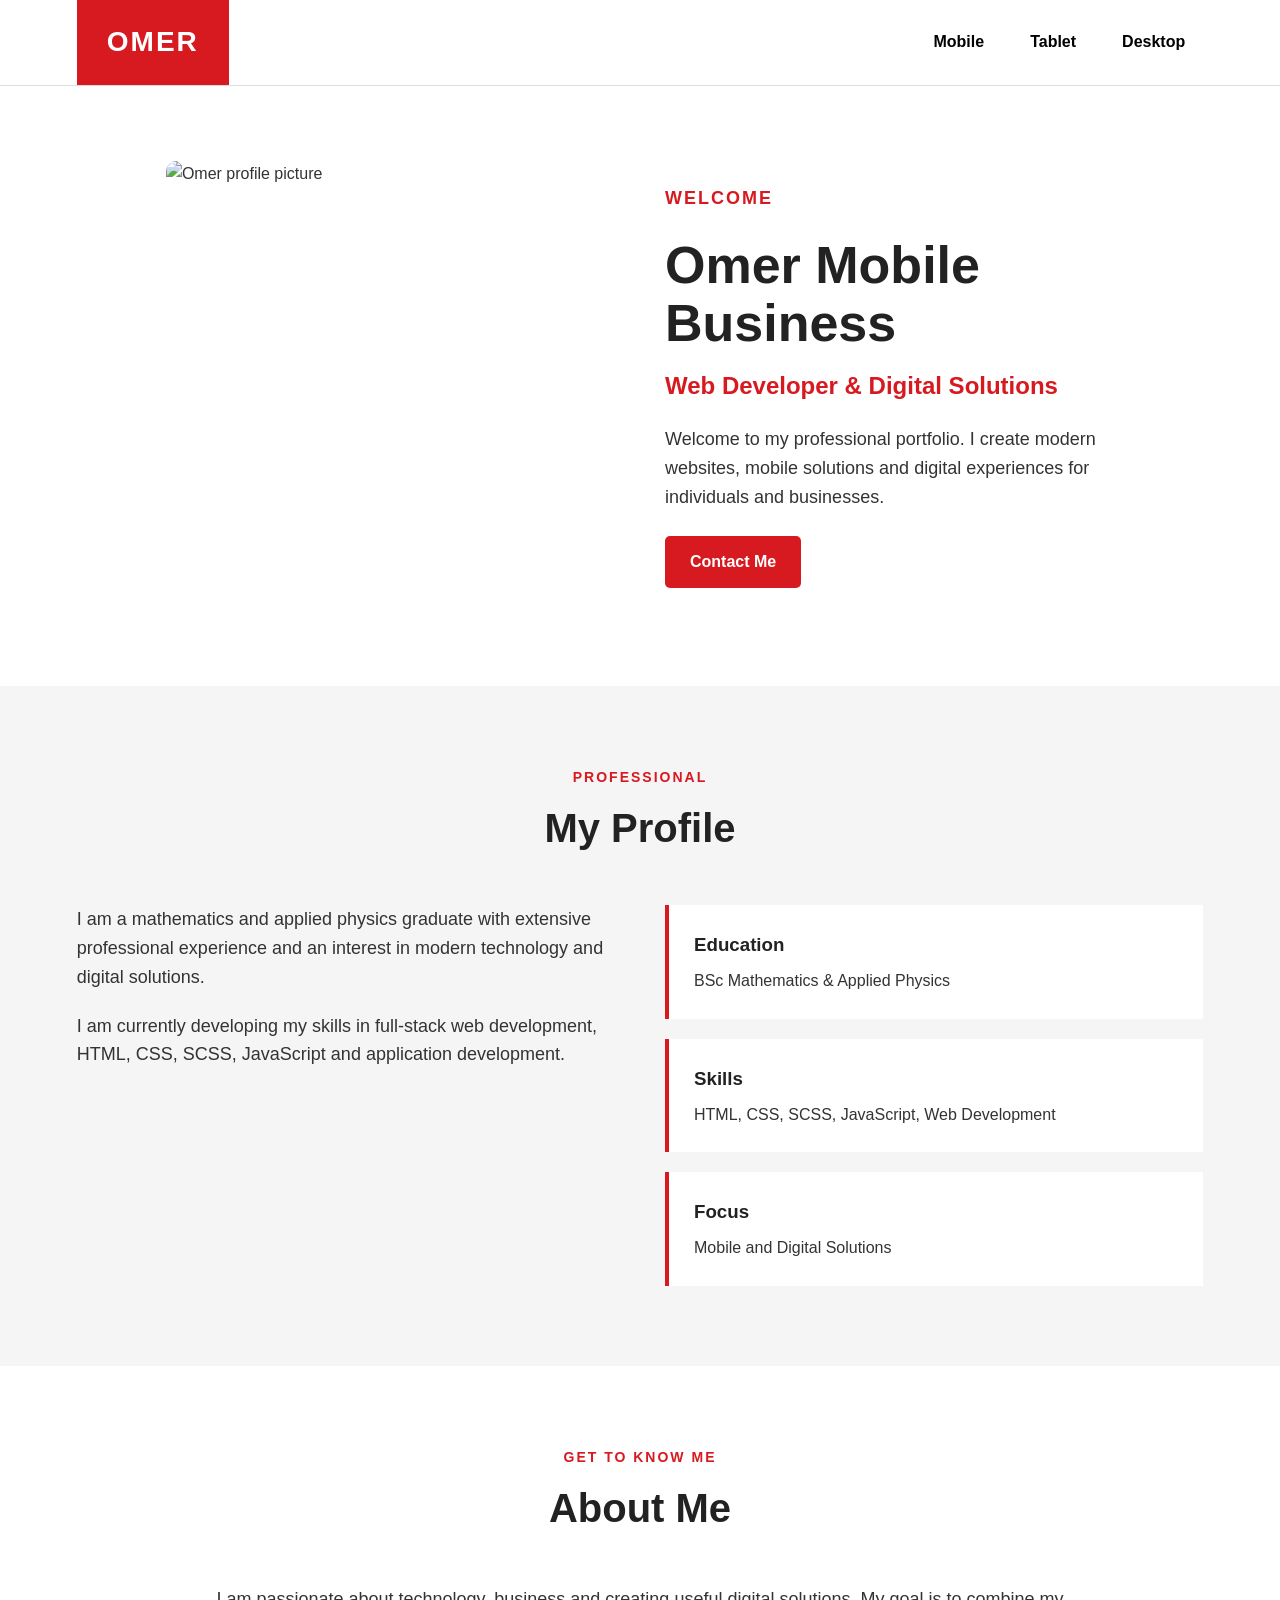
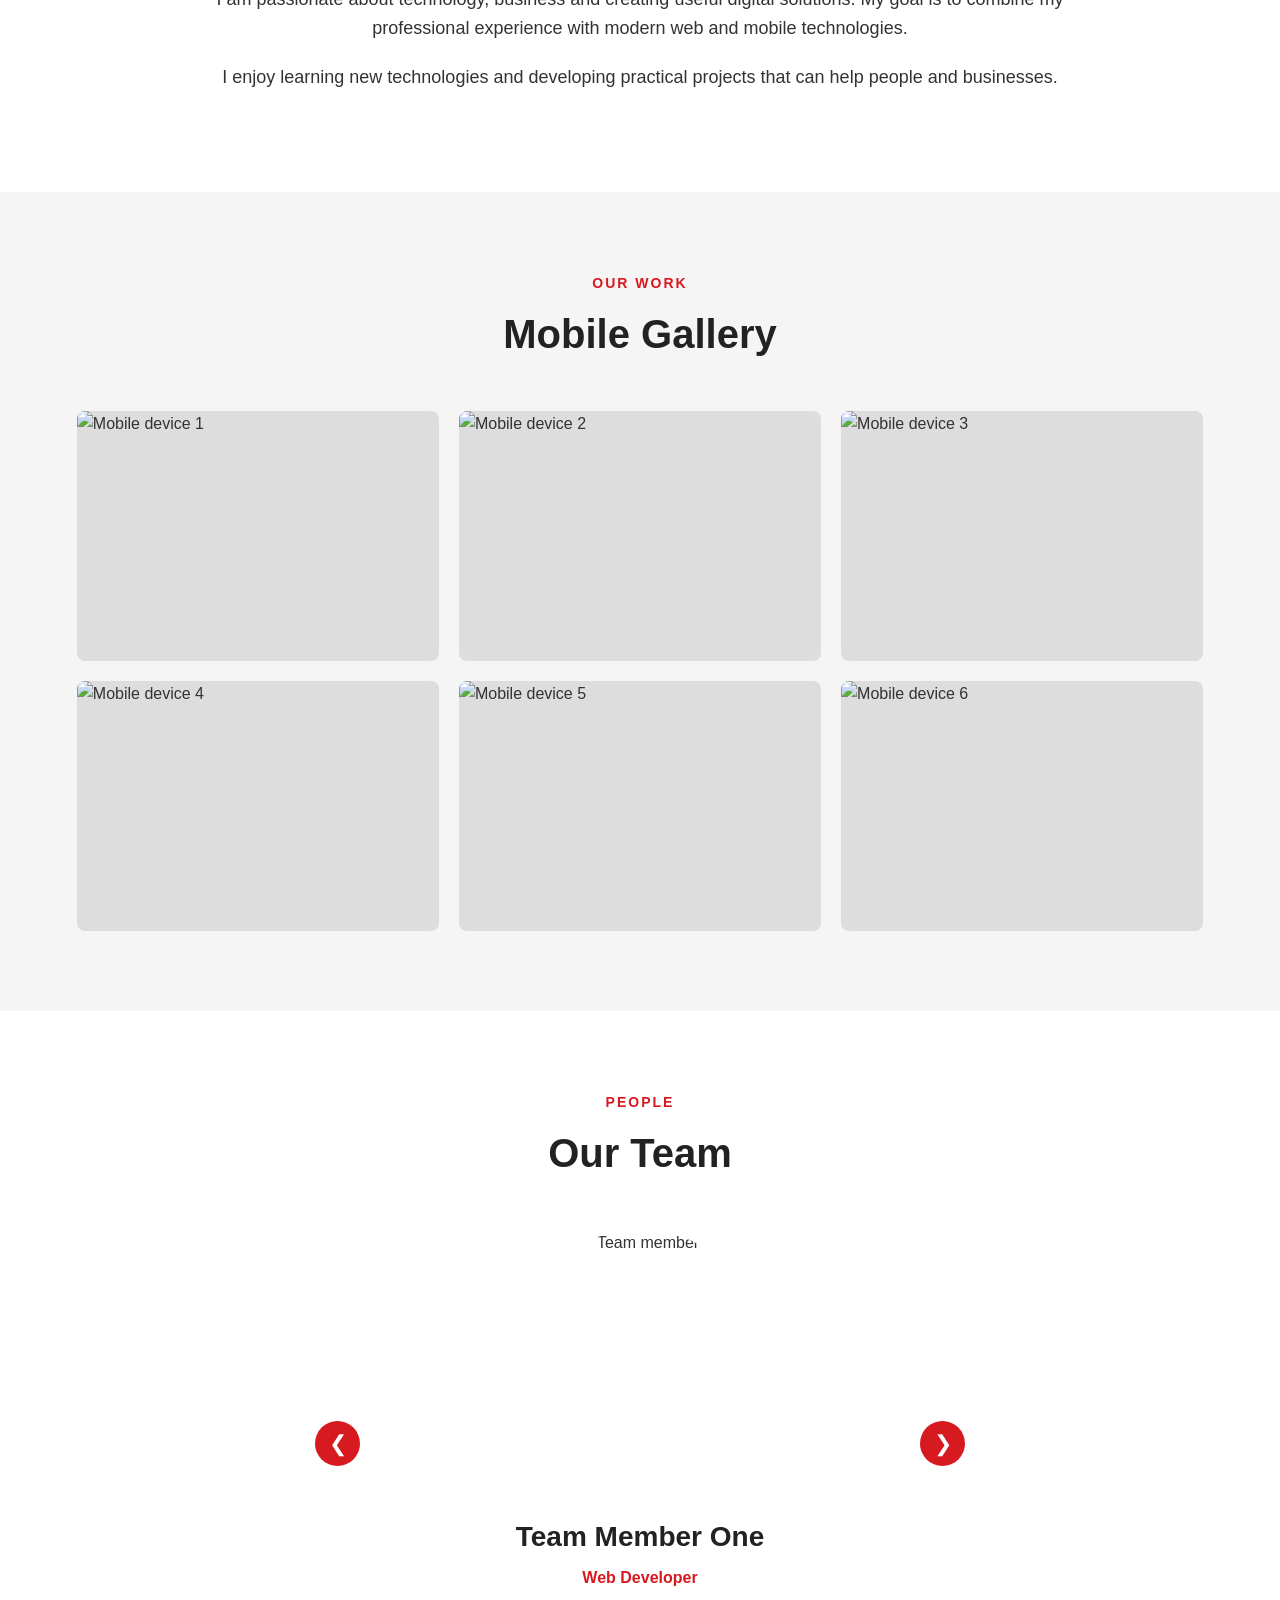
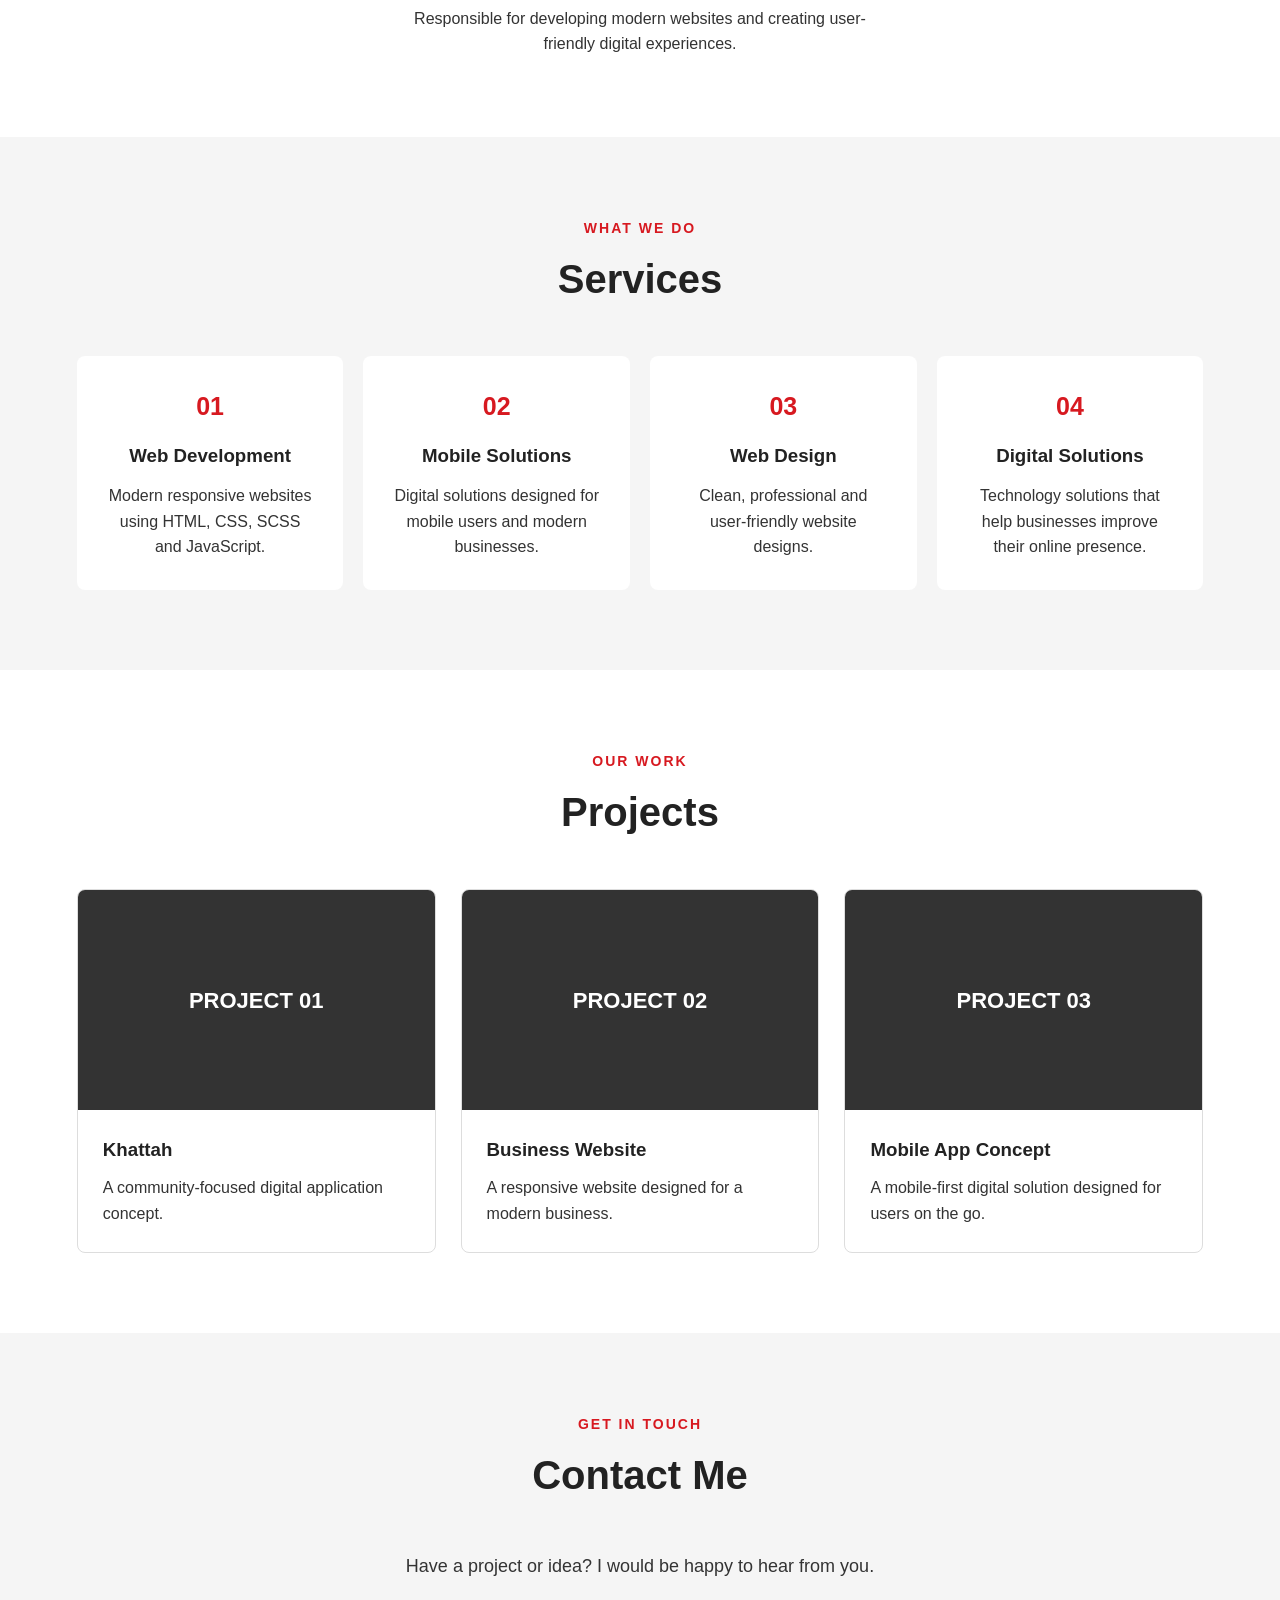
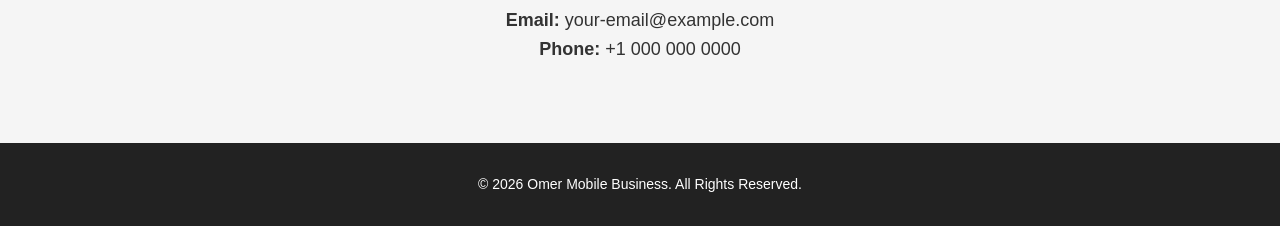
==== index.html @ f1d4afe9 "Updated responsive layout and header colors" ====
<!DOCTYPE html>
<html lang="en">

<head>
    <meta charset="UTF-8">

    <meta name="viewport"
          content="width=device-width, initial-scale=1.0">

    <title>Omer Mobile Business</title>

    <link rel="stylesheet" href="css/style.css">
</head>

<body>

    <header class="site-header">

        <div class="logo">
            OMER
        </div>

        <nav class="view-navigation">

            <button id="mobileView">
                Mobile
            </button>

            <button id="tabletView">
                Tablet
            </button>

            <button id="desktopView">
                Desktop
            </button>

        </nav>

    </header>
    <!-- ================= MAIN ================= -->

    <main>

        <!-- ===== INTRODUCTION ===== -->

        <section class="intro">

            <div class="intro-image">

                <img src="images/profile.jpg"
                     alt="Omer profile picture">

            </div>


            <div class="intro-profile">

                <p class="small-title">
                    WELCOME
                </p>

                <h1>
                    Omer Mobile Business
                </h1>

                <h2>
                    Web Developer & Digital Solutions
                </h2>

                <p>
                    Welcome to my professional portfolio.
                    I create modern websites, mobile solutions
                    and digital experiences for individuals
                    and businesses.
                </p>

                <a href="#contact" class="main-button">
                    Contact Me
                </a>

            </div>

        </section>


        <!-- ===== MY PROFILE ===== -->

        <section class="profile section">

            <div class="section-heading">

                <p class="small-title">
                    PROFESSIONAL
                </p>

                <h2>
                    My Profile
                </h2>

            </div>

            <div class="profile-content">

                <div class="profile-text">

                    <p>
                        I am a mathematics and applied physics
                        graduate with extensive professional
                        experience and an interest in modern
                        technology and digital solutions.
                    </p>

                    <p>
                        I am currently developing my skills in
                        full-stack web development, HTML, CSS,
                        SCSS, JavaScript and application
                        development.
                    </p>

                </div>


                <div class="profile-details">

                    <div class="detail">
                        <h3>Education</h3>
                        <p>
                            BSc Mathematics & Applied Physics
                        </p>
                    </div>

                    <div class="detail">
                        <h3>Skills</h3>
                        <p>
                            HTML, CSS, SCSS, JavaScript,
                            Web Development
                        </p>
                    </div>

                    <div class="detail">
                        <h3>Focus</h3>
                        <p>
                            Mobile and Digital Solutions
                        </p>
                    </div>

                </div>

            </div>

        </section>


        <!-- ===== ABOUT ME ===== -->

        <section class="about section">

            <div class="section-heading">

                <p class="small-title">
                    GET TO KNOW ME
                </p>

                <h2>
                    About Me
                </h2>

            </div>

            <div class="about-content">

                <p>
                    I am passionate about technology, business
                    and creating useful digital solutions.
                    My goal is to combine my professional
                    experience with modern web and mobile
                    technologies.
                </p>

                <p>
                    I enjoy learning new technologies and
                    developing practical projects that can
                    help people and businesses.
                </p>

            </div>

        </section>


        <!-- ===== MOBILE GALLERY ===== -->

        <section class="mobile-gallery section">

            <div class="section-heading">

                <p class="small-title">
                    OUR WORK
                </p>

                <h2>
                    Mobile Gallery
                </h2>

            </div>


            <div class="gallery-grid">

                <div class="gallery-item">
                    <img src="images/mobile1.jpg"
                         alt="Mobile device 1">
                </div>

                <div class="gallery-item">
                    <img src="images/mobile2.jpg"
                         alt="Mobile device 2">
                </div>

                <div class="gallery-item">
                    <img src="images/mobile3.jpg"
                         alt="Mobile device 3">
                </div>

                <div class="gallery-item">
                    <img src="images/mobile4.jpg"
                         alt="Mobile device 4">
                </div>

                <div class="gallery-item">
                    <img src="images/mobile5.jpg"
                         alt="Mobile device 5">
                </div>

                <div class="gallery-item">
                    <img src="images/mobile6.jpg"
                         alt="Mobile device 6">
                </div>

            </div>

        </section>


        <!-- ===== TEAM SLIDESHOW ===== -->

        <section class="team section">

            <div class="section-heading">

                <p class="small-title">
                    PEOPLE
                </p>

                <h2>
                    Our Team
                </h2>

            </div>


            <div class="team-slider">

                <button class="slider-button"
                        id="previousTeam">
                    &#10094;
                </button>


                <div class="team-member">

                    <img id="teamImage"
                         src="images/team1.jpg"
                         alt="Team member">

                    <h3 id="teamName">
                        Team Member One
                    </h3>

                    <h4 id="teamJob">
                        Web Developer
                    </h4>

                    <p id="teamDescription">
                        Responsible for developing modern
                        websites and creating user-friendly
                        digital experiences.
                    </p>

                </div>


                <button class="slider-button"
                        id="nextTeam">
                    &#10095;
                </button>

            </div>

        </section>


        <!-- ===== SERVICES ===== -->

        <section class="services section">

            <div class="section-heading">

                <p class="small-title">
                    WHAT WE DO
                </p>

                <h2>
                    Services
                </h2>

            </div>


            <div class="services-grid">

                <article class="service-card">

                    <div class="service-icon">
                        01
                    </div>

                    <h3>
                        Web Development
                    </h3>

                    <p>
                        Modern responsive websites using
                        HTML, CSS, SCSS and JavaScript.
                    </p>

                </article>


                <article class="service-card">

                    <div class="service-icon">
                        02
                    </div>

                    <h3>
                        Mobile Solutions
                    </h3>

                    <p>
                        Digital solutions designed for
                        mobile users and modern businesses.
                    </p>

                </article>


                <article class="service-card">

                    <div class="service-icon">
                        03
                    </div>

                    <h3>
                        Web Design
                    </h3>

                    <p>
                        Clean, professional and
                        user-friendly website designs.
                    </p>

                </article>


                <article class="service-card">

                    <div class="service-icon">
                        04
                    </div>

                    <h3>
                        Digital Solutions
                    </h3>

                    <p>
                        Technology solutions that help
                        businesses improve their online presence.
                    </p>

                </article>

            </div>

        </section>


        <!-- ===== PROJECTS ===== -->

        <section class="projects section">

            <div class="section-heading">

                <p class="small-title">
                    OUR WORK
                </p>

                <h2>
                    Projects
                </h2>

            </div>


            <div class="projects-grid">

                <article class="project-card">

                    <div class="project-image">
                        <span>
                            PROJECT 01
                        </span>
                    </div>

                    <div class="project-content">

                        <h3>
                            Khattah
                        </h3>

                        <p>
                            A community-focused digital
                            application concept.
                        </p>

                    </div>

                </article>


                <article class="project-card">

                    <div class="project-image">
                        <span>
                            PROJECT 02
                        </span>
                    </div>

                    <div class="project-content">

                        <h3>
                            Business Website
                        </h3>

                        <p>
                            A responsive website designed
                            for a modern business.
                        </p>

                    </div>

                </article>


                <article class="project-card">

                    <div class="project-image">
                        <span>
                            PROJECT 03
                        </span>
                    </div>

                    <div class="project-content">

                        <h3>
                            Mobile App Concept
                        </h3>

                        <p>
                            A mobile-first digital solution
                            designed for users on the go.
                        </p>

                    </div>

                </article>

            </div>

        </section>


        <!-- ===== CONTACT ===== -->

        <section class="contact section"
                 id="contact">

            <div class="section-heading">

                <p class="small-title">
                    GET IN TOUCH
                </p>

                <h2>
                    Contact Me
                </h2>

            </div>


            <div class="contact-content">

                <p>
                    Have a project or idea?
                    I would be happy to hear from you.
                </p>


                <div class="contact-details">

                    <p>
                        <strong>Email:</strong>
                        your-email@example.com
                    </p>

                    <p>
                        <strong>Phone:</strong>
                        +1 000 000 0000
                    </p>

                </div>

            </div>

        </section>

    </main>


    <!-- ================= FOOTER ================= -->

    <footer class="site-footer">

        <p>
            &copy; 2026 Omer Mobile Business.
            All Rights Reserved.
        </p>

    </footer>


   

    

</body>

</html>
---- css/style.css ----
* {
  margin: 0;
  padding: 0;
  box-sizing: border-box;
}

html {
  scroll-behavior: smooth;
}

body {
  font-family: Arial, Helvetica, sans-serif;
  color: #333333;
  background-color: #ffffff;
  line-height: 1.6;
  transition: 0.3s;
}

img {
  max-width: 100%;
  display: block;
}

a {
  text-decoration: none;
}

button {
  font-family: inherit;
}

.site-header {
  width: 100%;
  min-height: 80px;
  display: flex;
  align-items: center;
  justify-content: space-between;
  padding: 0 6%;
  background-color: #ffffff;
  border-bottom: 1px solid #dddddd;
}

.logo {
  background-color: #d71920;
  color: #ffffff;
  padding: 20px 30px;
  font-size: 28px;
  font-weight: 800;
  letter-spacing: 2px;
}

.view-navigation {
  display: flex;
  align-items: center;
  gap: 10px;
}

.view-navigation button {
  border: none;
  background-color: transparent;
  padding: 10px 18px;
  font-size: 16px;
  font-weight: 600;
  cursor: pointer;
  border-radius: 5px;
  transition: 0.3s;
}

.view-navigation button:hover {
  background-color: #d71920;
  color: #ffffff;
}

.view-navigation button.active {
  background-color: #d71920;
  color: #ffffff;
}

/* Tablet */
@media (max-width: 900px) {
  .site-header {
    padding: 0 4%;
  }
  .logo {
    padding: 18px 24px;
    font-size: 24px;
  }
  .view-navigation button {
    padding: 8px 12px;
    font-size: 14px;
  }
}
/* Mobile */
@media (max-width: 600px) {
  .site-header {
    flex-direction: column;
    padding: 0;
  }
  .logo {
    width: 100%;
    text-align: center;
    padding: 18px;
  }
  .view-navigation {
    width: 100%;
    justify-content: center;
    padding: 12px;
  }
  .view-navigation button {
    padding: 8px 10px;
    font-size: 13px;
  }
}
.site-footer {
  background-color: #222222;
  color: #ffffff;
  text-align: center;
  padding: 30px 20px;
  margin-top: 0;
}

.site-footer p {
  margin: 0;
  font-size: 14px;
}

.section {
  padding: 80px 6%;
}

.section-heading {
  max-width: 1200px;
  margin: 0 auto 45px;
  text-align: center;
}

.small-title {
  color: #d71920;
  font-size: 14px;
  font-weight: 700;
  letter-spacing: 2px;
  margin-bottom: 8px;
}

.section-heading h2 {
  font-size: 40px;
  color: #222222;
}

.intro {
  max-width: 1200px;
  min-height: 600px;
  margin: 0 auto;
  display: grid;
  grid-template-columns: 1fr 1fr;
  align-items: center;
  gap: 50px;
  padding: 70px 6%;
}

.intro-image {
  width: 100%;
  display: flex;
  justify-content: center;
}

.intro-image img {
  width: 400px;
  height: 450px;
  object-fit: cover;
  border-radius: 10px;
}

.intro-profile h1 {
  font-size: 52px;
  line-height: 1.1;
  color: #222222;
  margin-bottom: 15px;
}

.intro-profile h2 {
  font-size: 24px;
  color: #d71920;
  margin-bottom: 20px;
}

.intro-profile p {
  margin-bottom: 25px;
  font-size: 18px;
}

.main-button {
  display: inline-block;
  padding: 13px 25px;
  background-color: #d71920;
  color: #ffffff;
  border-radius: 5px;
  font-weight: 700;
  transition: 0.3s;
}

.main-button:hover {
  background-color: #222222;
}

.profile {
  background-color: #f5f5f5;
}

.profile-content {
  max-width: 1200px;
  margin: 0 auto;
  display: grid;
  grid-template-columns: 1fr 1fr;
  gap: 50px;
}

.profile-text p {
  margin-bottom: 20px;
  font-size: 18px;
}

.profile-details {
  display: grid;
  gap: 20px;
}

.detail {
  background-color: #ffffff;
  padding: 25px;
  border-left: 4px solid #d71920;
}

.detail h3 {
  margin-bottom: 8px;
  color: #222222;
}

.about-content {
  max-width: 900px;
  margin: auto;
  text-align: center;
  font-size: 18px;
}

.about-content p {
  margin-bottom: 20px;
}

.mobile-gallery {
  background-color: #f5f5f5;
}

.gallery-grid {
  max-width: 1200px;
  margin: auto;
  display: grid;
  grid-template-columns: repeat(3, 1fr);
  grid-template-rows: repeat(2, 250px);
  gap: 20px;
}

.gallery-item {
  overflow: hidden;
  border-radius: 8px;
  background-color: #dddddd;
}

.gallery-item img {
  width: 100%;
  height: 100%;
  object-fit: cover;
  transition: transform 0.4s;
}

.gallery-item:hover img {
  transform: scale(1.05);
}

.team {
  background-color: #ffffff;
}

.team-slider {
  max-width: 900px;
  margin: auto;
  display: flex;
  align-items: center;
  justify-content: center;
  gap: 30px;
}

.team-member {
  width: 500px;
  text-align: center;
}

.team-member img {
  width: 260px;
  height: 260px;
  object-fit: cover;
  border-radius: 50%;
  margin: 0 auto 25px;
}

.team-member h3 {
  font-size: 28px;
  color: #222222;
}

.team-member h4 {
  color: #d71920;
  margin: 5px 0 15px;
}

.slider-button {
  width: 45px;
  height: 45px;
  border: none;
  border-radius: 50%;
  background-color: #d71920;
  color: #ffffff;
  font-size: 22px;
  cursor: pointer;
}

.slider-button:hover {
  background-color: #222222;
}

.services {
  background-color: #f5f5f5;
}

.services-grid {
  max-width: 1200px;
  margin: auto;
  display: grid;
  grid-template-columns: repeat(4, 1fr);
  gap: 20px;
}

.service-card {
  background-color: #ffffff;
  padding: 30px;
  border-radius: 8px;
  text-align: center;
  transition: 0.3s;
}

.service-card:hover {
  transform: translateY(-5px);
  box-shadow: 0 10px 25px rgba(0, 0, 0, 0.1);
}

.service-icon {
  color: #d71920;
  font-size: 25px;
  font-weight: 800;
  margin-bottom: 15px;
}

.service-card h3 {
  margin-bottom: 12px;
  color: #222222;
}

.projects-grid {
  max-width: 1200px;
  margin: auto;
  display: grid;
  grid-template-columns: repeat(3, 1fr);
  gap: 25px;
}

.project-card {
  border: 1px solid #dddddd;
  border-radius: 8px;
  overflow: hidden;
  background-color: #ffffff;
}

.project-image {
  height: 220px;
  background-color: #333333;
  color: white;
  display: flex;
  align-items: center;
  justify-content: center;
  font-size: 22px;
  font-weight: bold;
}

.project-content {
  padding: 25px;
}

.project-content h3 {
  margin-bottom: 10px;
  color: #222222;
}

.contact {
  background-color: #f5f5f5;
  text-align: center;
}

.contact-content {
  max-width: 700px;
  margin: auto;
  font-size: 18px;
}

.contact-details {
  margin-top: 25px;
}

.view-desktop .intro {
  grid-template-columns: 1fr 1fr;
}
.view-desktop .profile-content {
  grid-template-columns: 1fr 1fr;
}
.view-desktop .gallery-grid {
  grid-template-columns: repeat(3, 1fr);
}
.view-desktop .services-grid {
  grid-template-columns: repeat(4, 1fr);
}
.view-desktop .projects-grid {
  grid-template-columns: repeat(3, 1fr);
}

.view-tablet .intro {
  max-width: 900px;
  grid-template-columns: 1fr 1fr;
  min-height: 500px;
}
.view-tablet .intro-profile h1 {
  font-size: 40px;
}
.view-tablet .profile-content {
  grid-template-columns: 1fr 1fr;
}
.view-tablet .gallery-grid {
  grid-template-columns: repeat(3, 1fr);
  grid-template-rows: repeat(2, 180px);
}
.view-tablet .services-grid {
  grid-template-columns: repeat(2, 1fr);
}
.view-tablet .projects-grid {
  grid-template-columns: repeat(2, 1fr);
}

.view-mobile .site-header {
  min-height: 70px;
  padding: 0 20px;
}
.view-mobile .logo {
  font-size: 22px;
}
.view-mobile .view-navigation {
  gap: 2px;
}
.view-mobile .view-navigation button {
  padding: 7px 8px;
  font-size: 12px;
}
.view-mobile .intro {
  grid-template-columns: 1fr;
  text-align: center;
  padding: 50px 20px;
}
.view-mobile .intro-image img {
  width: 250px;
  height: 280px;
}
.view-mobile .intro-profile h1 {
  font-size: 34px;
}
.view-mobile .intro-profile h2 {
  font-size: 19px;
}
.view-mobile .section {
  padding: 55px 20px;
}
.view-mobile .section-heading h2 {
  font-size: 32px;
}
.view-mobile .profile-content {
  grid-template-columns: 1fr;
}
.view-mobile .gallery-grid {
  grid-template-columns: 1fr;
  grid-template-rows: repeat(6, 250px);
}
.view-mobile .team-slider {
  gap: 10px;
}
.view-mobile .team-member {
  width: 100%;
}
.view-mobile .team-member img {
  width: 200px;
  height: 200px;
}
.view-mobile .slider-button {
  width: 38px;
  height: 38px;
}
.view-mobile .services-grid {
  grid-template-columns: 1fr;
}
.view-mobile .projects-grid {
  grid-template-columns: 1fr;
}

/*# sourceMappingURL=style.css.map */
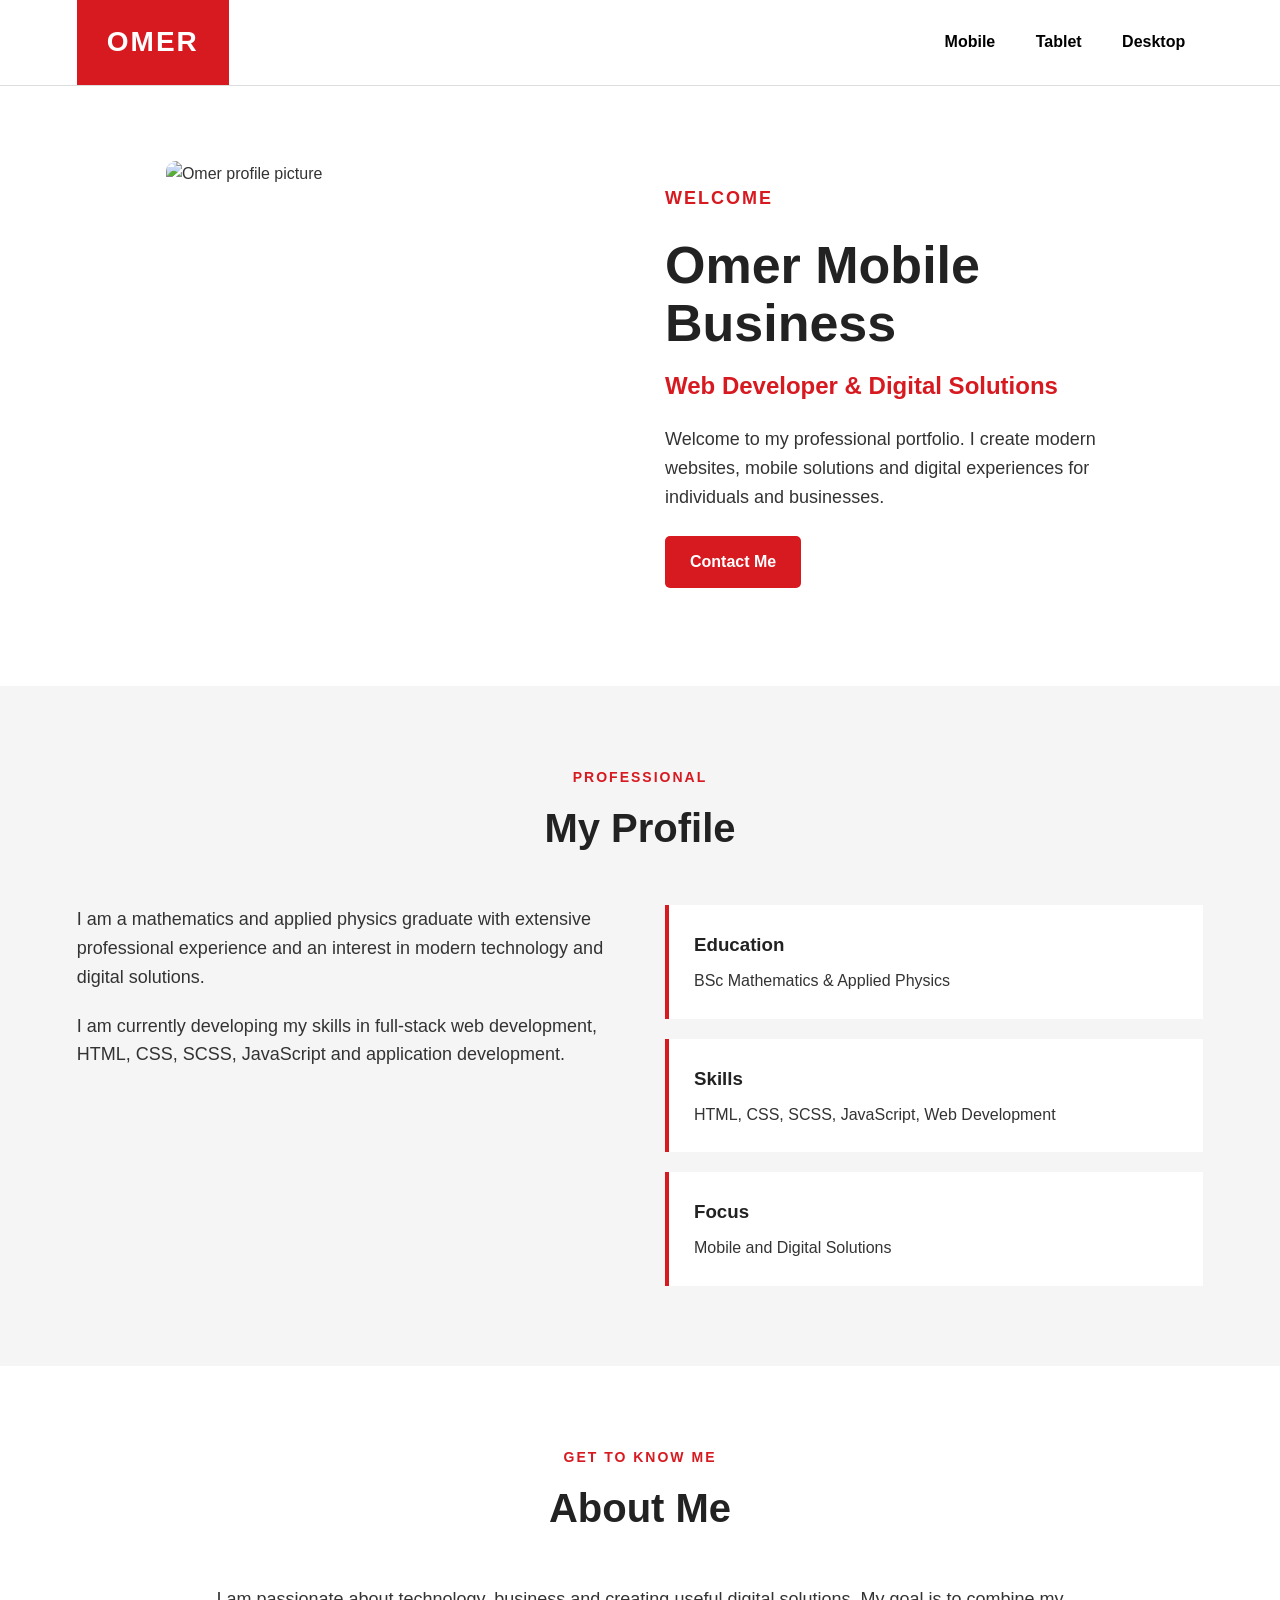
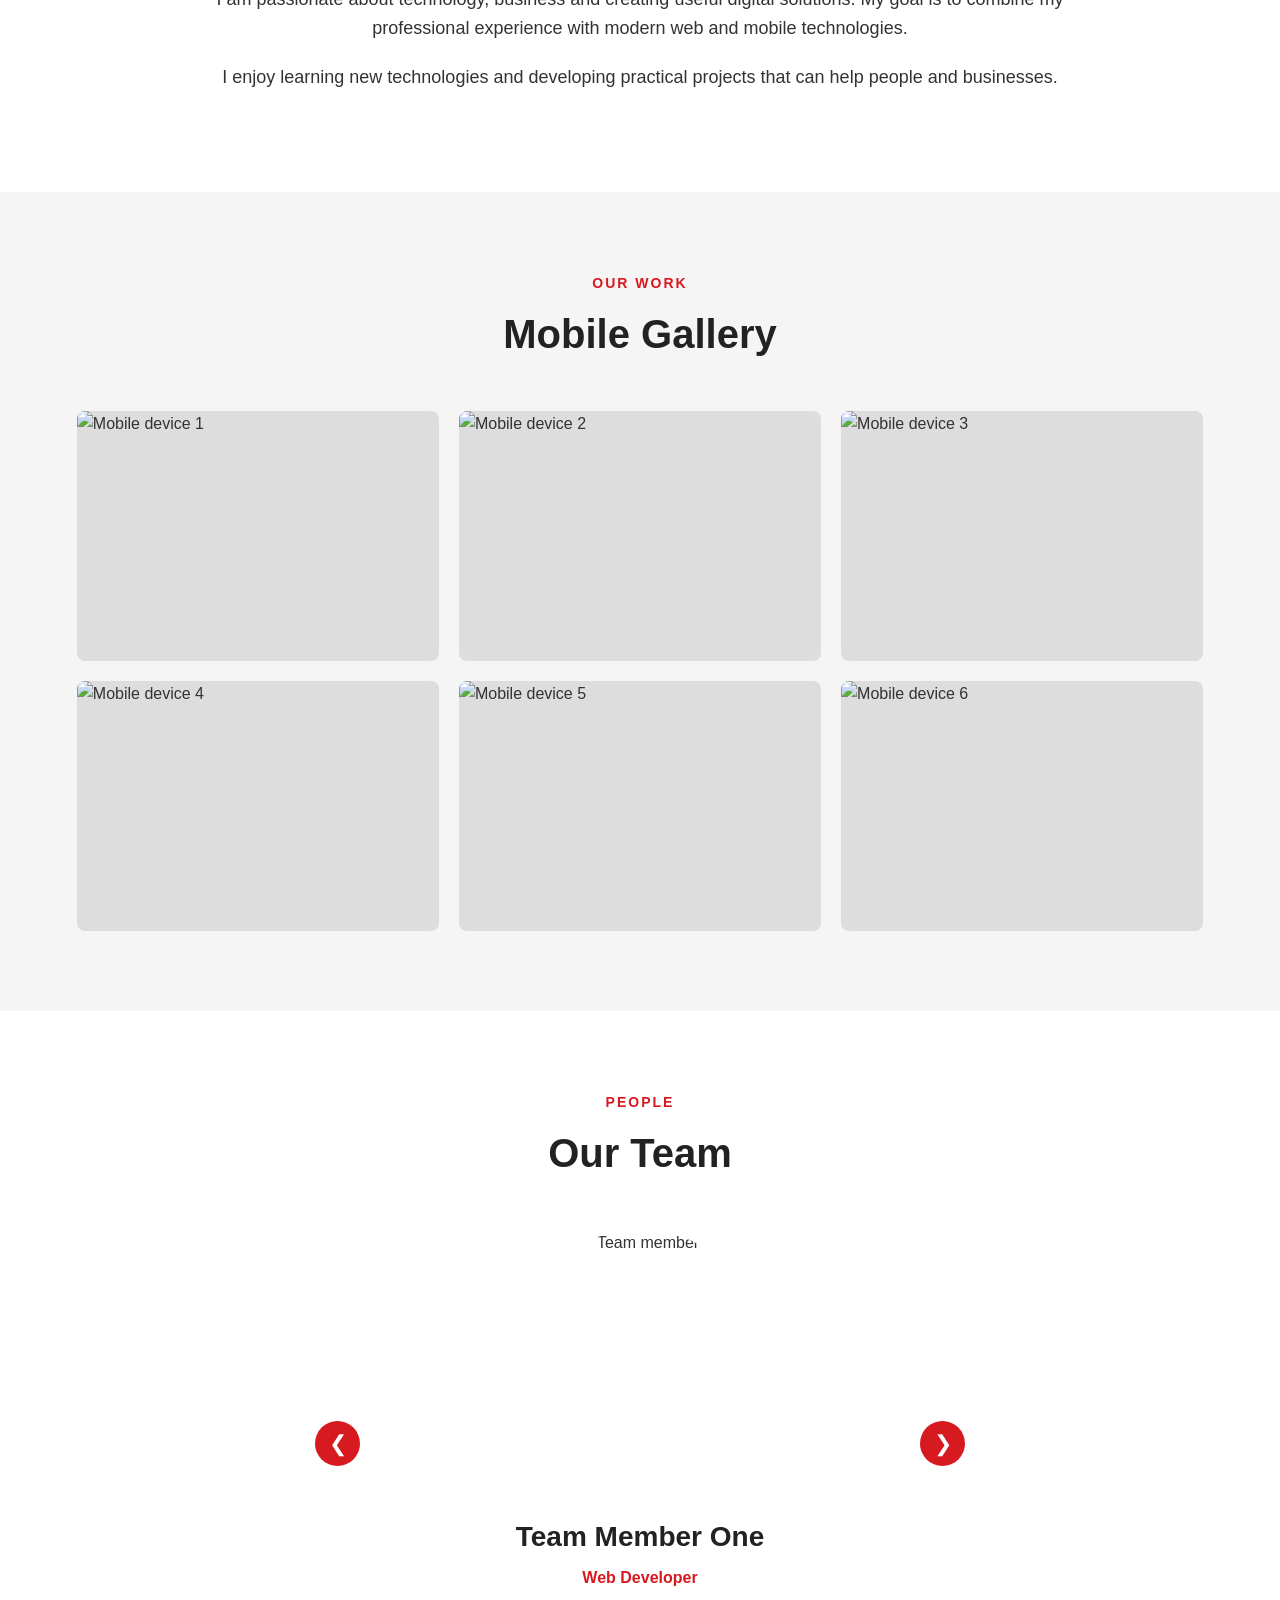
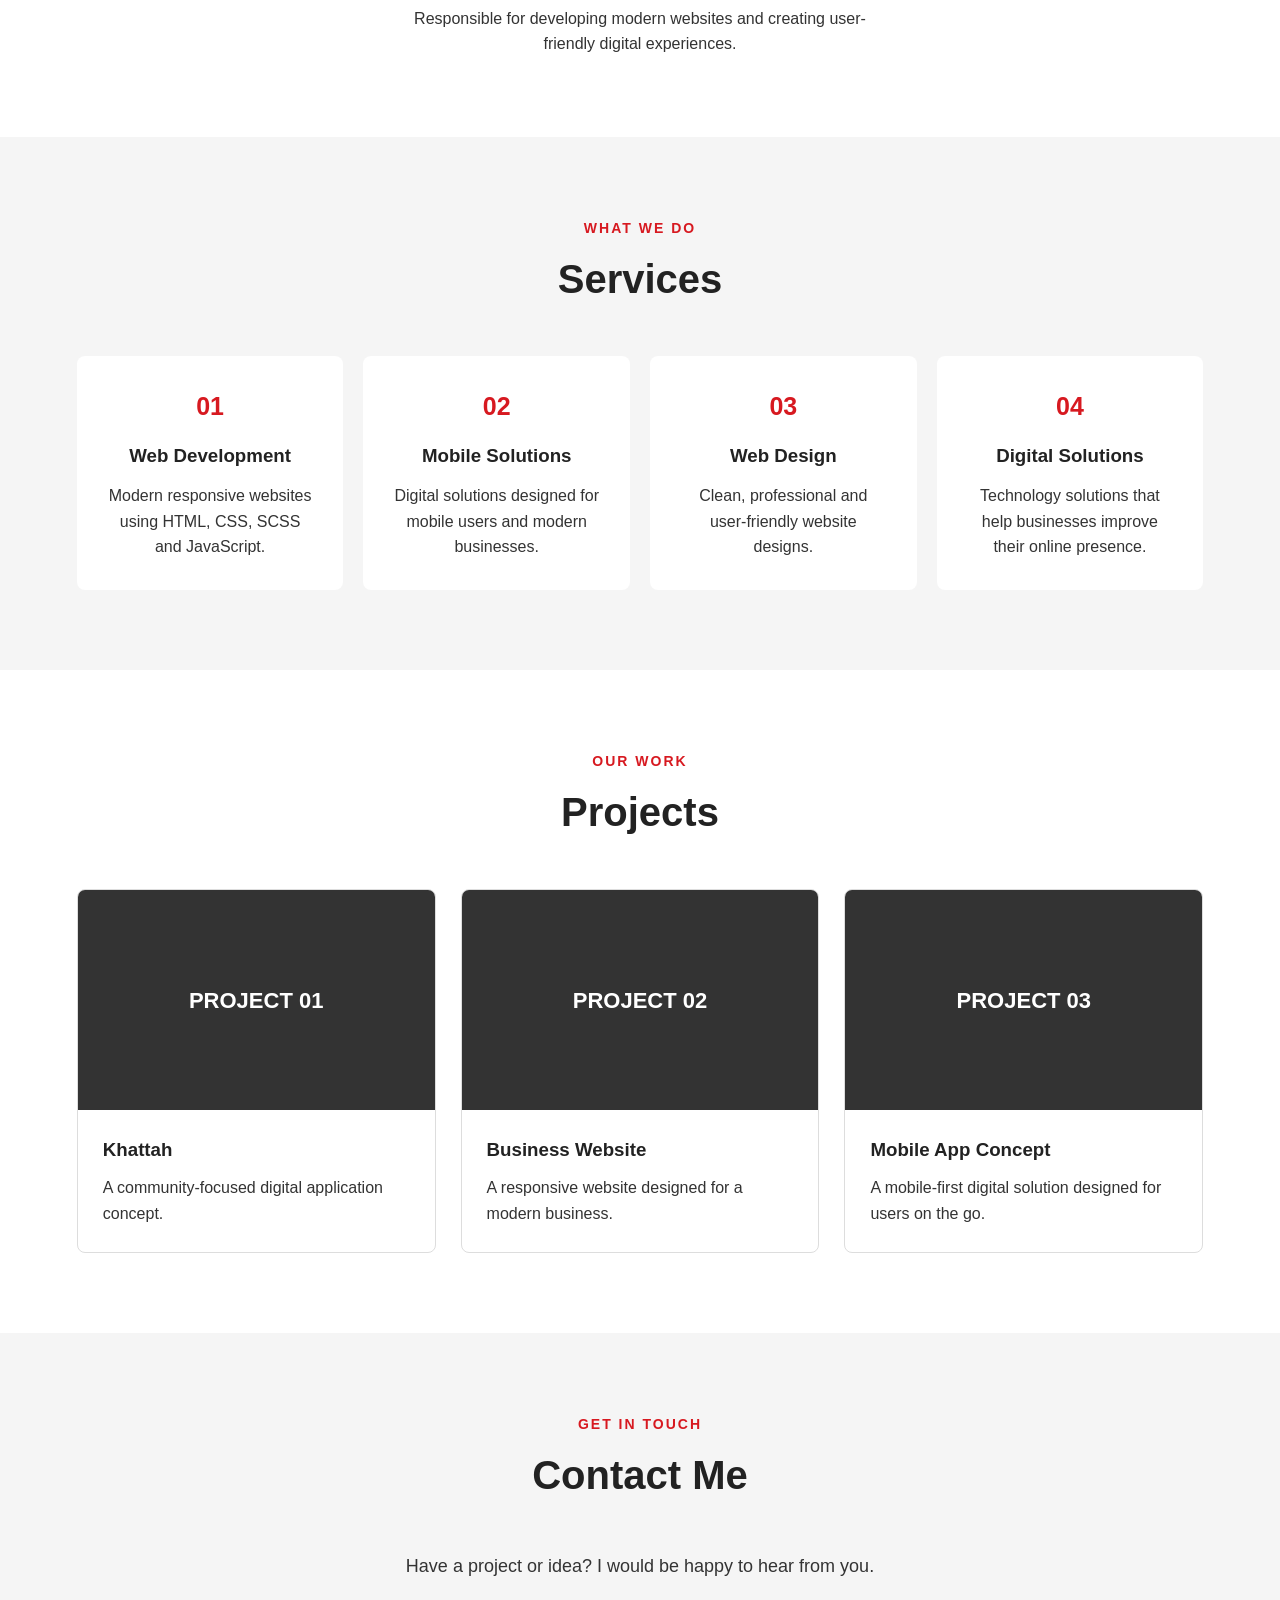
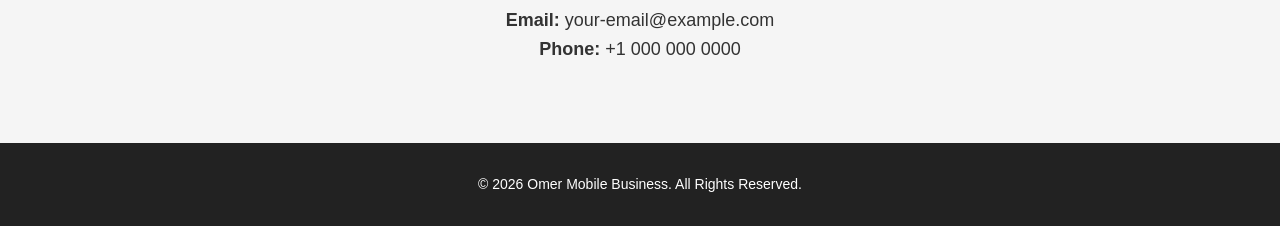
==== commit f1ab8d62: "Added desktop tablet and mobile pages" ====
--- a/index.html
+++ b/index.html
@@ -21,18 +21,19 @@
         </div>
 
         <nav class="view-navigation">
-
-            <button id="mobileView">
-                Mobile
-            </button>
-
-            <button id="tabletView">
-                Tablet
-            </button>
-
-            <button id="desktopView">
-                Desktop
-            </button>
+  <div class="buttons">
+    <button type="button" onclick="window.location.href='pages/mobile.html'">
+        Mobile
+    </button>
+
+    <button type="button" onclick="window.location.href='pages/tablet.html'">
+        Tablet
+    </button>
+
+    <button type="button" onclick="window.location.href='pages/desktop.html'">
+        Desktop
+    </button>
+</div>
 
         </nav>
 
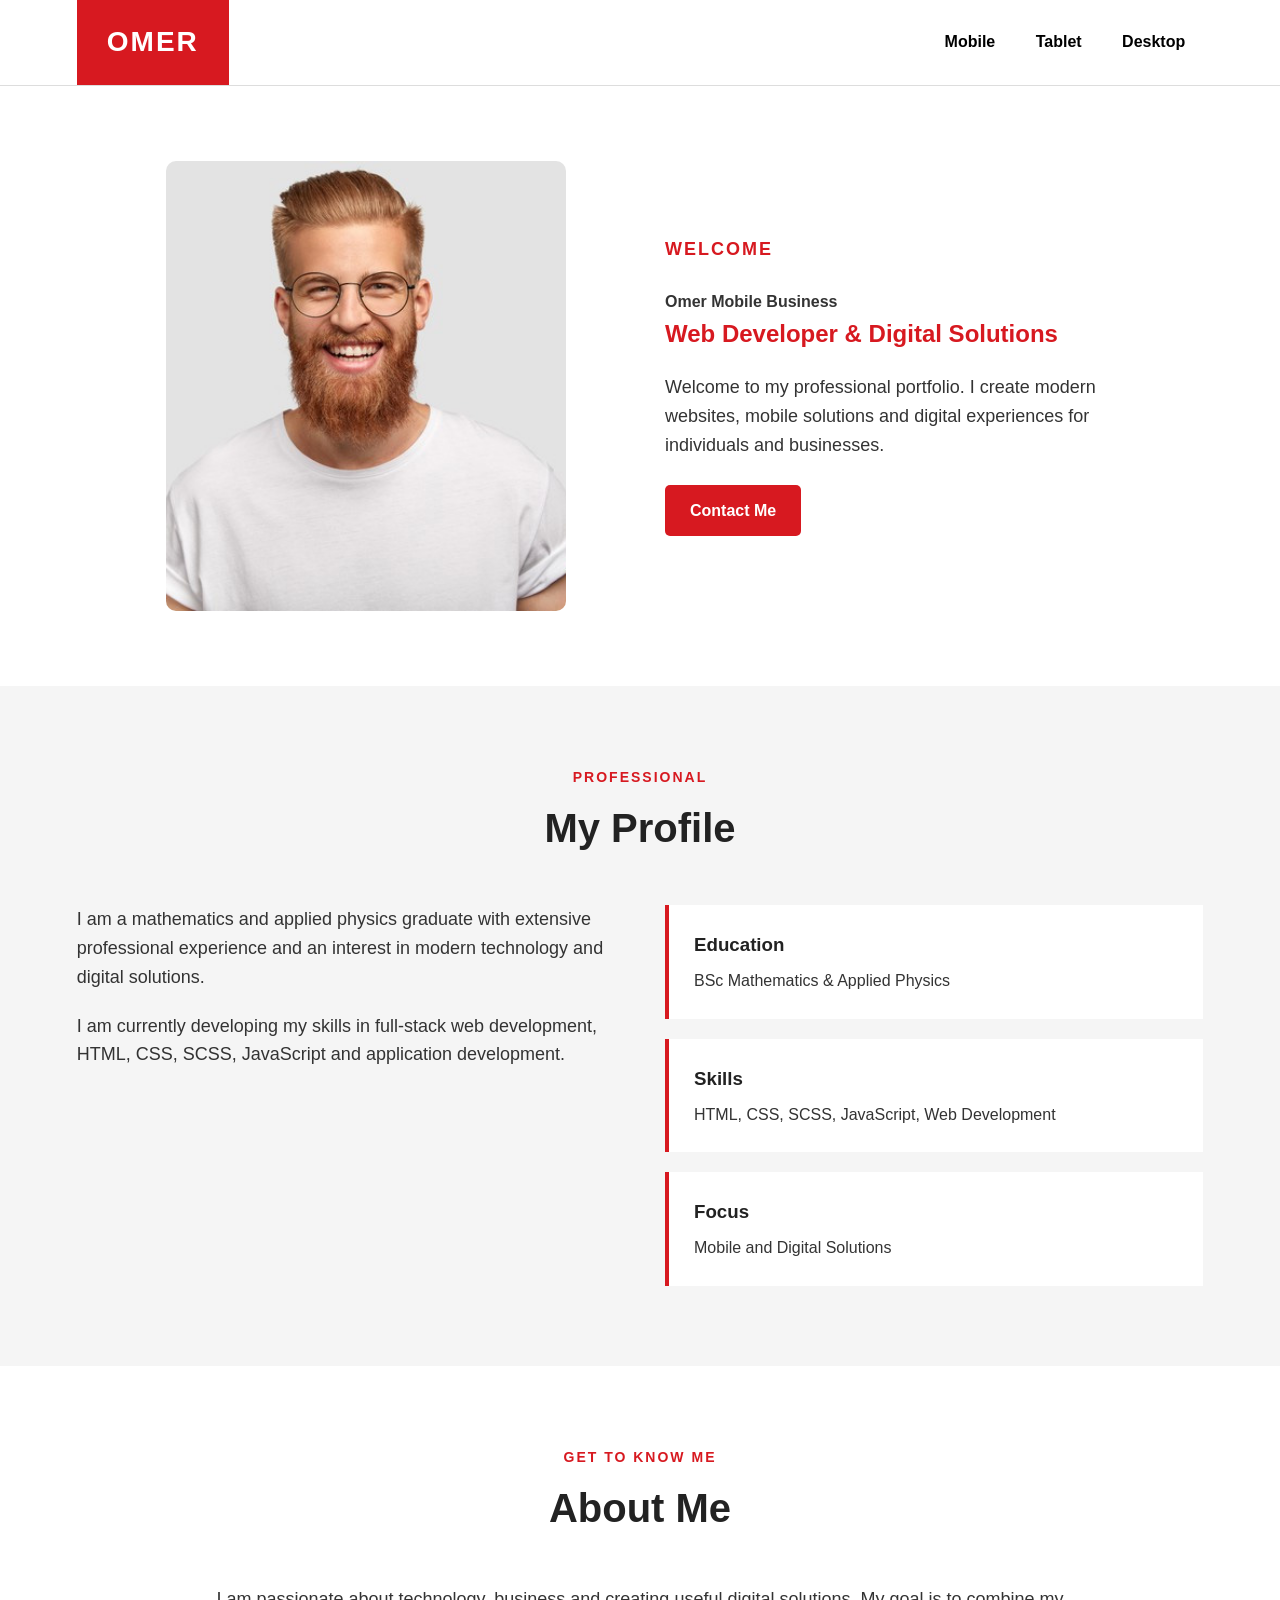
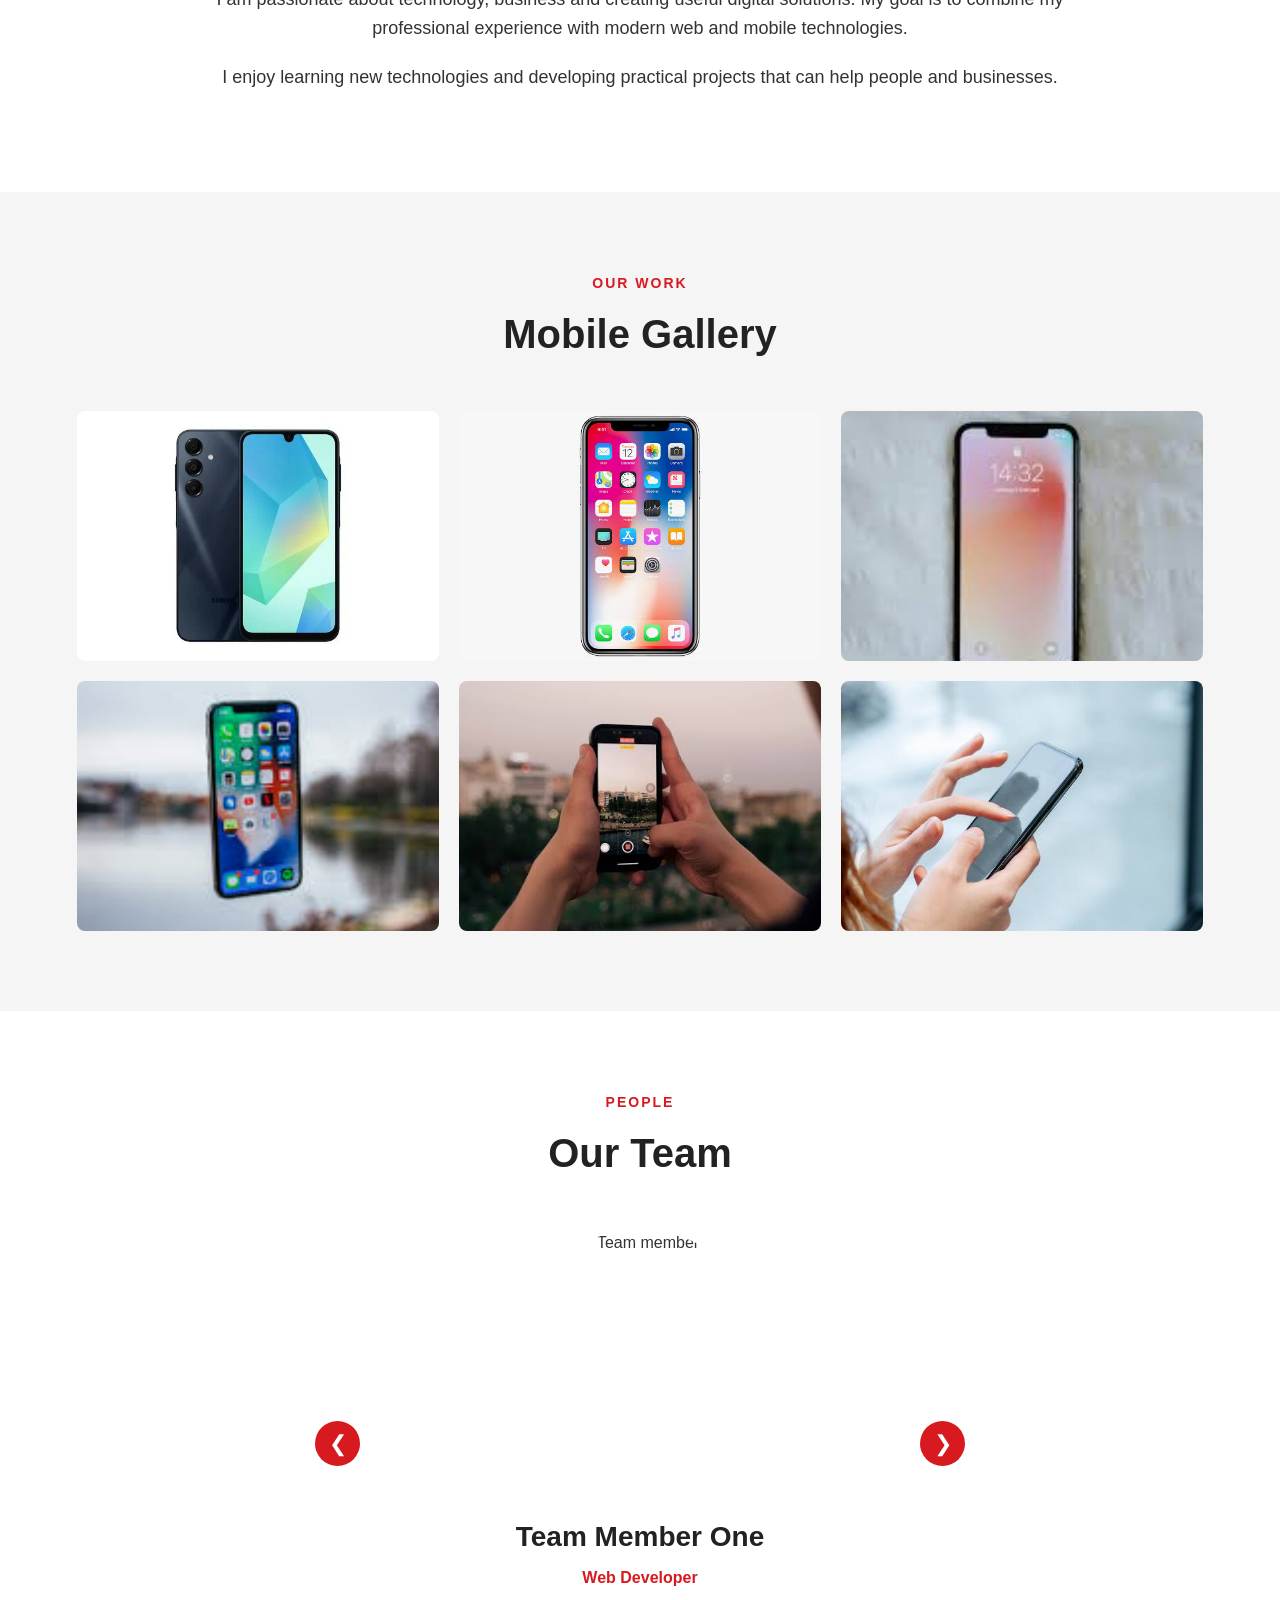
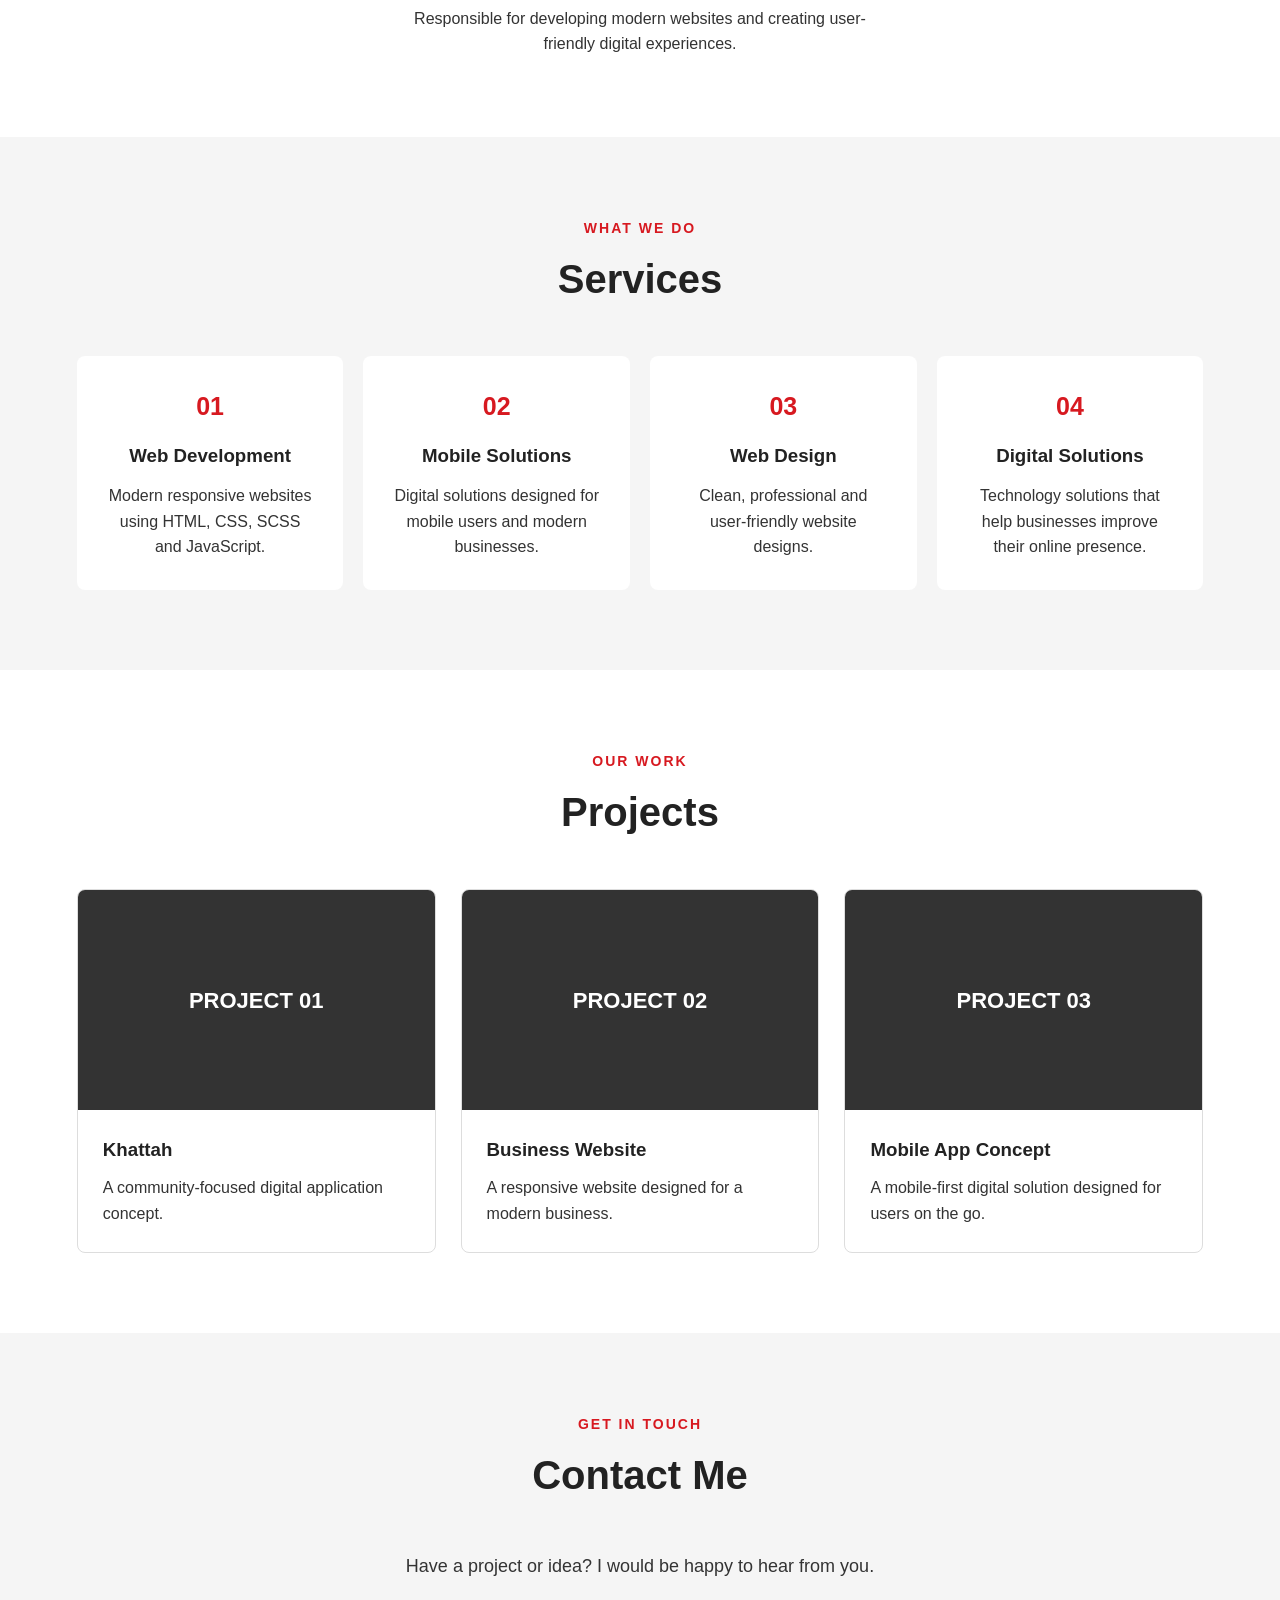
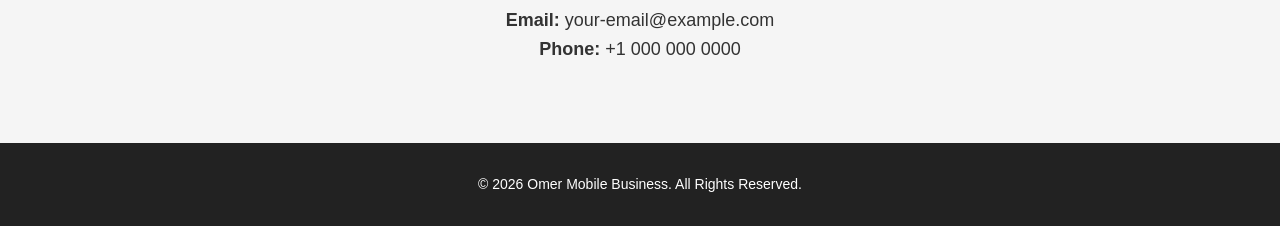
==== commit 8197fc56: "Updated header spacing and styling" ====
--- a/index.html
+++ b/index.html
@@ -48,7 +48,7 @@
 
             <div class="intro-image">
 
-                <img src="images/profile.jpg"
+                <img src="images/testimonial_one.jpg"
                      alt="Omer profile picture">
 
             </div>
@@ -60,9 +60,9 @@
                     WELCOME
                 </p>
 
-                <h1>
+                <h4>
                     Omer Mobile Business
-                </h1>
+                </h4>
 
                 <h2>
                     Web Developer & Digital Solutions
@@ -214,7 +214,7 @@
                 </div>
 
                 <div class="gallery-item">
-                    <img src="images/mobile2.jpg"
+                    <img src="images/mobile2"
                          alt="Mobile device 2">
                 </div>
 
@@ -224,17 +224,17 @@
                 </div>
 
                 <div class="gallery-item">
-                    <img src="images/mobile4.jpg"
+                    <img src="images/mobile4.avif"
                          alt="Mobile device 4">
                 </div>
 
                 <div class="gallery-item">
-                    <img src="images/mobile5.jpg"
+                    <img src="images/mobile5.avif"
                          alt="Mobile device 5">
                 </div>
 
                 <div class="gallery-item">
-                    <img src="images/mobile6.jpg"
+                    <img src="images/mobile6.jpeg"
                          alt="Mobile device 6">
                 </div>
 
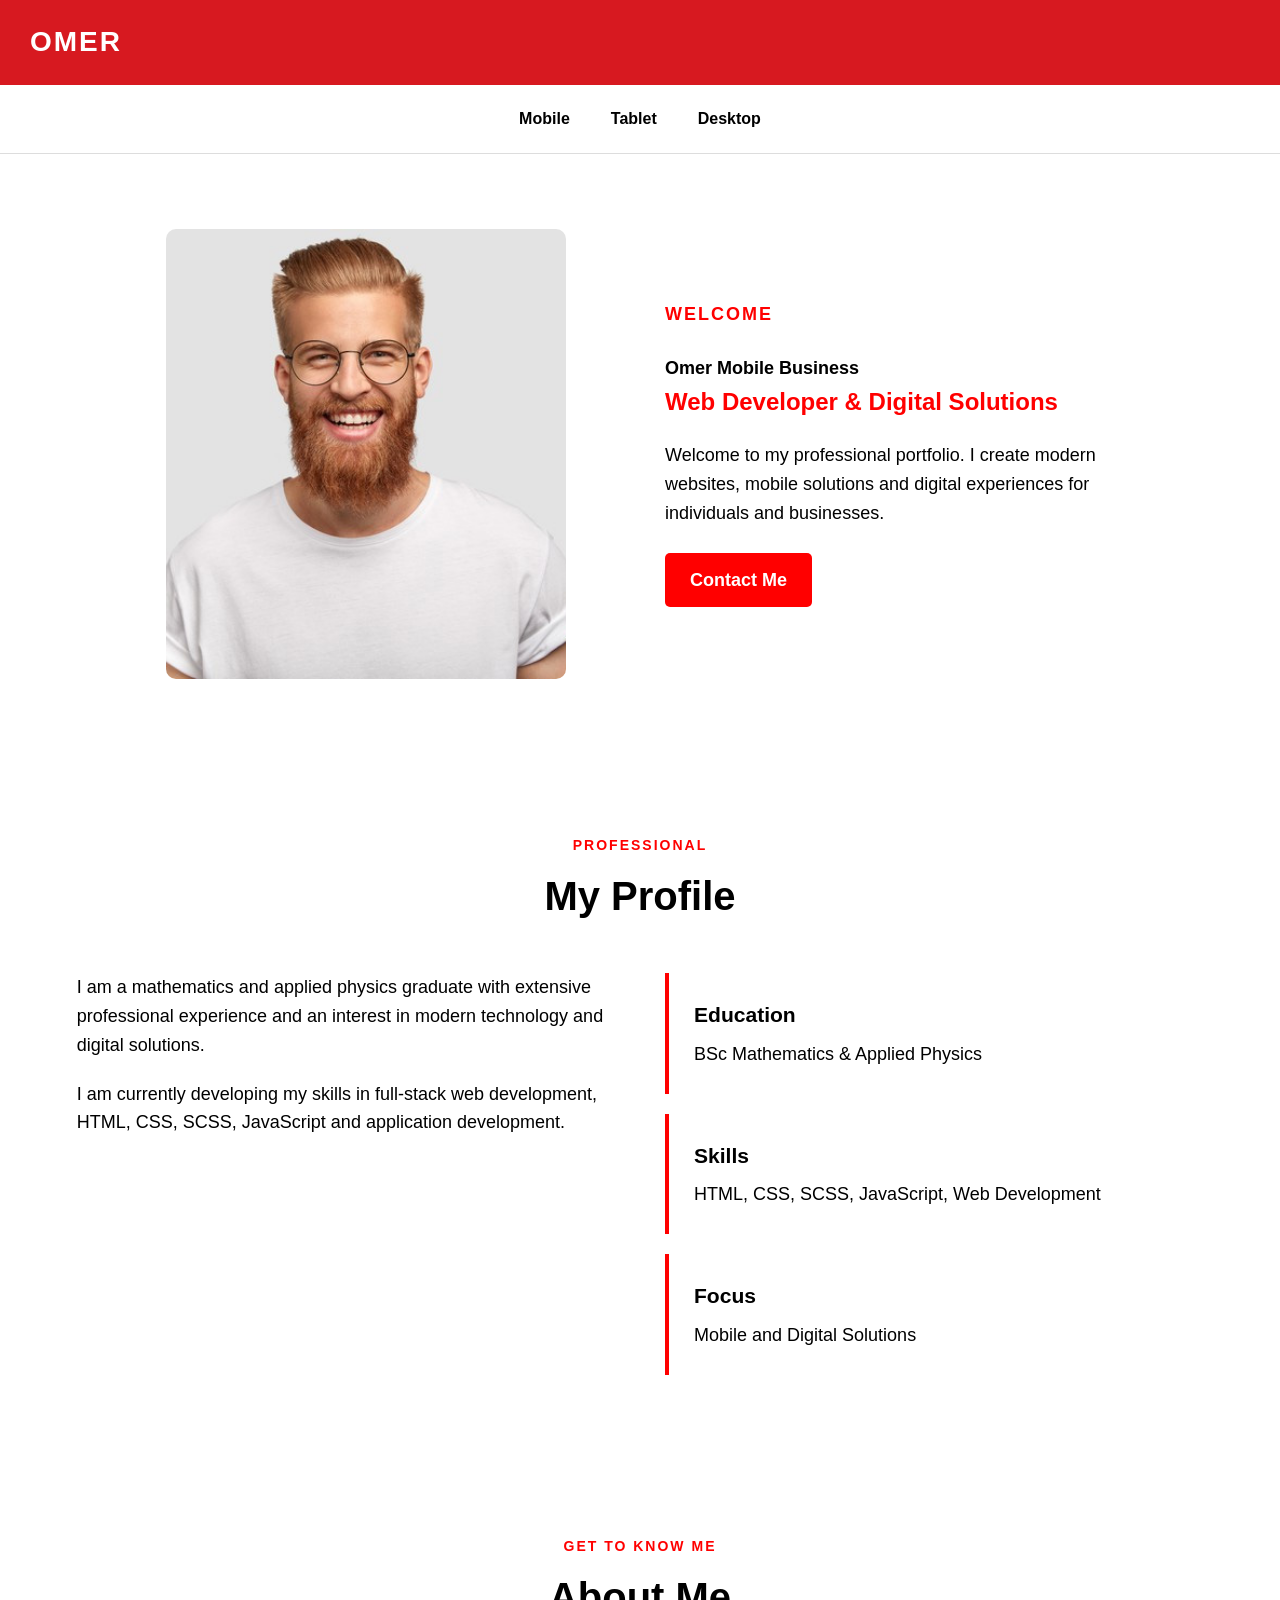
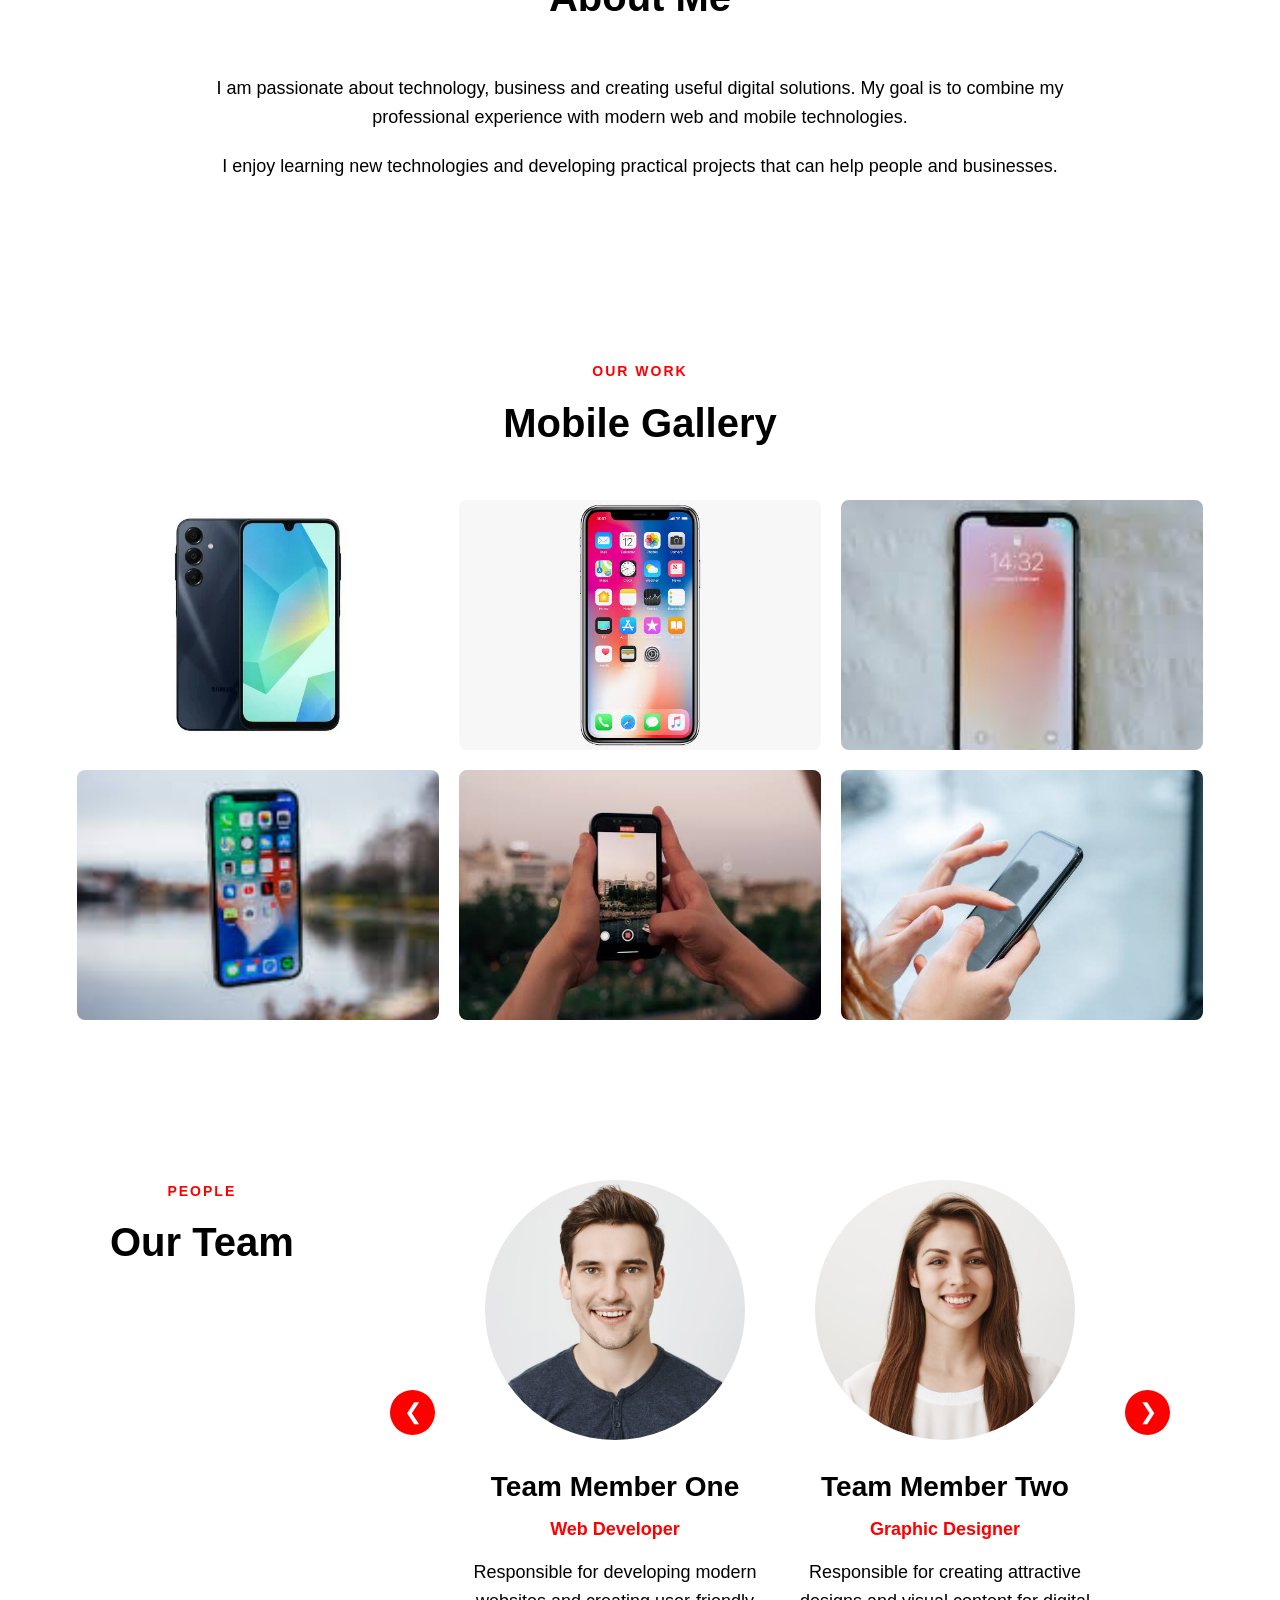
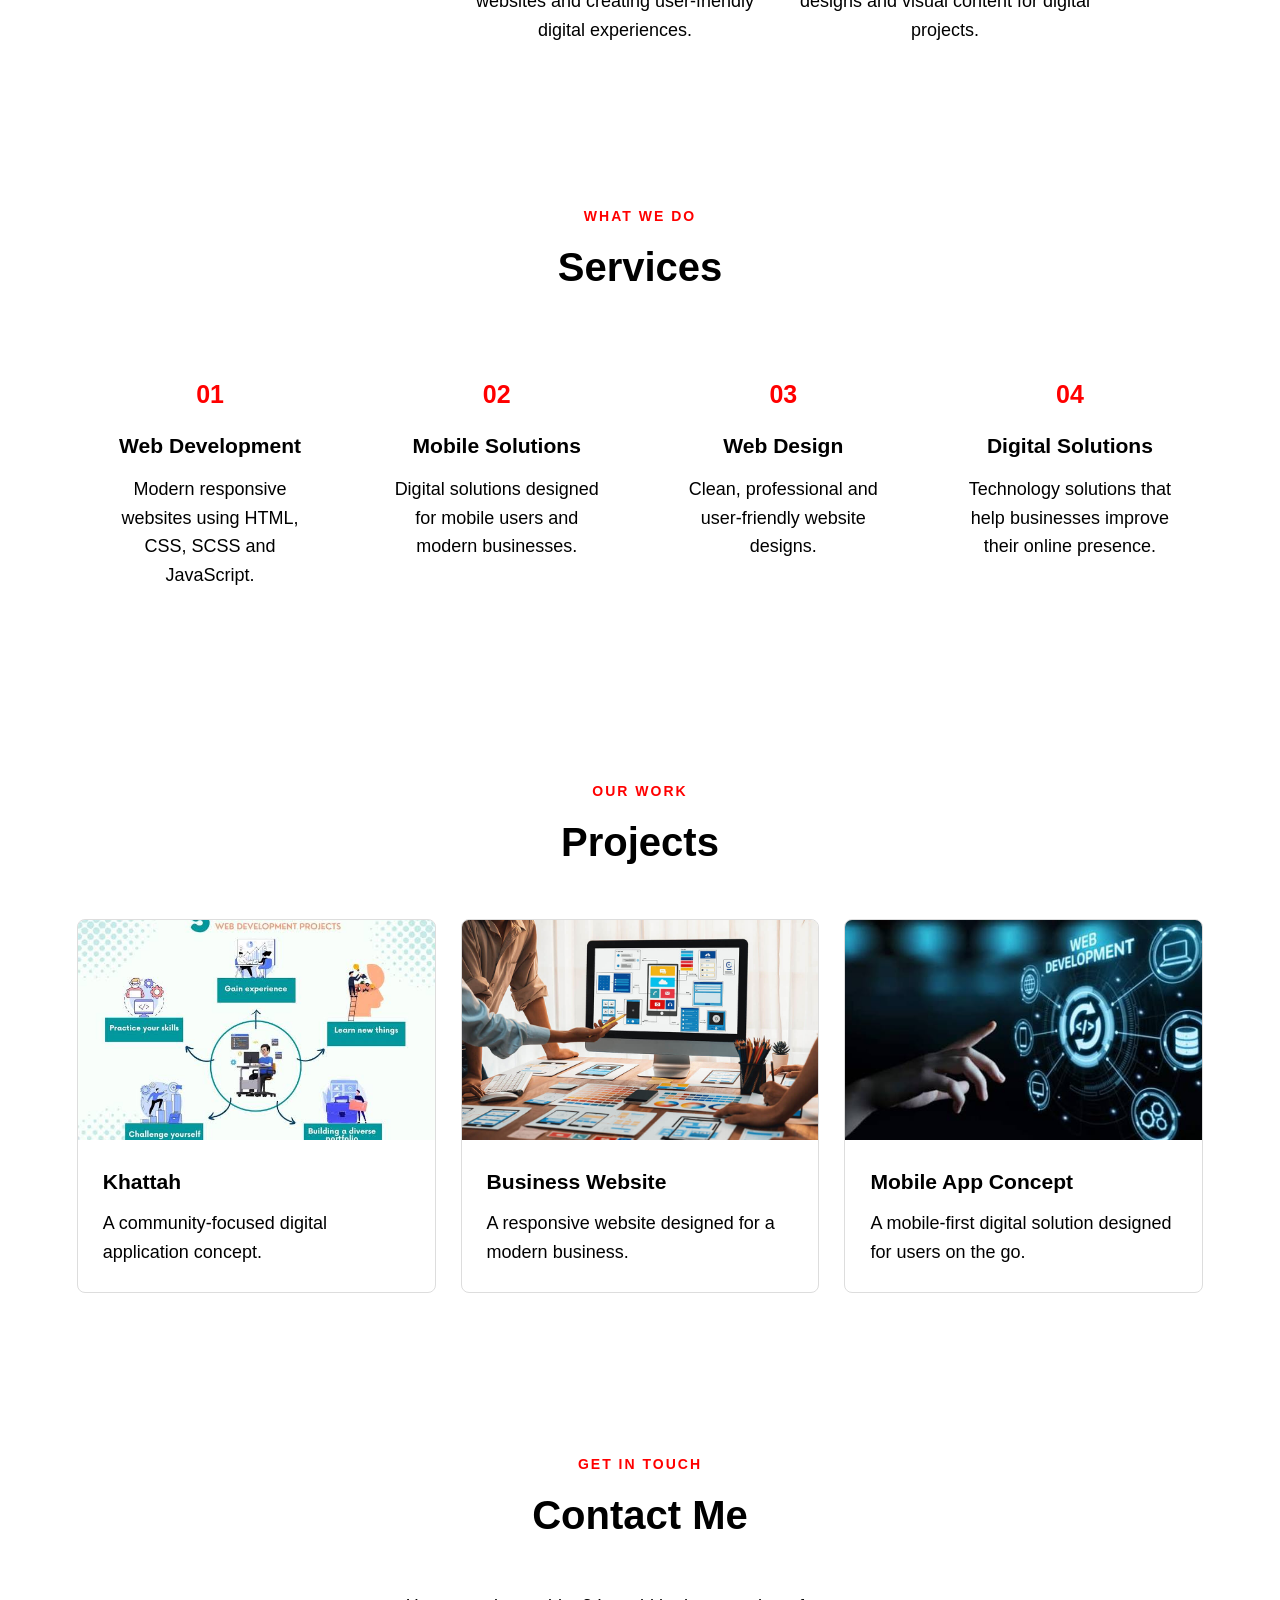
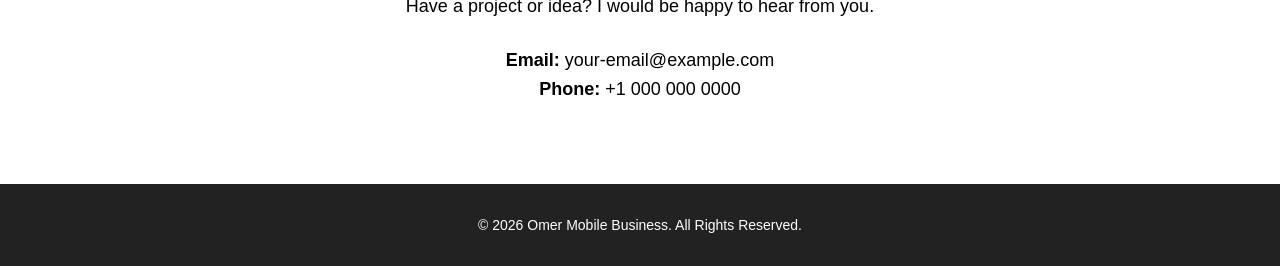
==== commit 94f8c5e8: "Updated SCSS and project layout" ====
--- a/index.html
+++ b/index.html
@@ -268,27 +268,48 @@
                 </button>
 
 
-                <div class="team-member">
-
-                    <img id="teamImage"
-                         src="images/team1.jpg"
-                         alt="Team member">
-
-                    <h3 id="teamName">
-                        Team Member One
-                    </h3>
-
-                    <h4 id="teamJob">
-                        Web Developer
-                    </h4>
-
-                    <p id="teamDescription">
-                        Responsible for developing modern
-                        websites and creating user-friendly
-                        digital experiences.
-                    </p>
-
-                </div>
+               <div class="team-member">
+
+    <img src="images/team1.jpg"
+         alt="Team member One">
+
+    <h3>
+        Team Member One
+    </h3>
+
+    <h4>
+        Web Developer
+    </h4>
+
+    <p>
+        Responsible for developing modern
+        websites and creating user-friendly
+        digital experiences.
+    </p>
+
+</div>
+
+
+<div class="team-member">
+
+    <img src="images/team2.jpg"
+         alt="Team member Two">
+
+    <h3>
+        Team Member Two
+    </h3>
+
+    <h4>
+        Graphic Designer
+    </h4>
+
+    <p>
+        Responsible for creating attractive
+        designs and visual content for
+        digital projects.
+    </p>
+
+</div>
 
 
                 <button class="slider-button"
@@ -415,75 +436,78 @@
 
             <div class="projects-grid">
 
-                <article class="project-card">
-
-                    <div class="project-image">
-                        <span>
-                            PROJECT 01
-                        </span>
-                    </div>
-
-                    <div class="project-content">
-
-                        <h3>
-                            Khattah
-                        </h3>
-
-                        <p>
-                            A community-focused digital
-                            application concept.
-                        </p>
-
-                    </div>
-
-                </article>
-
-
-                <article class="project-card">
-
-                    <div class="project-image">
-                        <span>
-                            PROJECT 02
-                        </span>
-                    </div>
-
-                    <div class="project-content">
-
-                        <h3>
-                            Business Website
-                        </h3>
-
-                        <p>
-                            A responsive website designed
-                            for a modern business.
-                        </p>
-
-                    </div>
-
-                </article>
-
-
-                <article class="project-card">
-
-                    <div class="project-image">
-                        <span>
-                            PROJECT 03
-                        </span>
-                    </div>
-
-                    <div class="project-content">
-
-                        <h3>
-                            Mobile App Concept
-                        </h3>
-
-                        <p>
-                            A mobile-first digital solution
-                            designed for users on the go.
-                        </p>
-
-                    </div>
-
+    <!-- PROJECT 01 -->
+    <article class="project-card">
+
+        <div class="project-image">
+            <img src="images/p1.jpeg"
+                 alt="Khattah project">
+        </div>
+
+        <div class="project-content">
+
+            <h3>
+                Khattah
+            </h3>
+
+            <p>
+                A community-focused digital
+                application concept.
+            </p>
+
+        </div>
+
+    </article>
+
+
+    <!-- PROJECT 02 -->
+    <article class="project-card">
+
+        <div class="project-image">
+            <img src="images/p2.jpg"
+                 alt="Business website project">
+        </div>
+
+        <div class="project-content">
+
+            <h3>
+                Business Website
+            </h3>
+
+            <p>
+                A responsive website designed
+                for a modern business.
+            </p>
+
+        </div>
+
+    </article>
+
+
+    <!-- PROJECT 03 -->
+    <article class="project-card">
+
+        <div class="project-image">
+            <img src="images/p3.jpeg"
+                 alt="Mobile app project">
+        </div>
+
+        <div class="project-content">
+
+            <h3>
+                Mobile App Concept
+            </h3>
+
+            <p>
+                A mobile-first digital solution
+                designed for users on the go.
+            </p>
+
+        </div>
+
+    </article>
+
+</div>
                 </article>
 
             </div>
--- a/css/style.css
+++ b/css/style.css
@@ -1,58 +1,32 @@
-* {
-  margin: 0;
-  padding: 0;
-  box-sizing: border-box;
-}
-
-html {
-  scroll-behavior: smooth;
-}
-
-body {
-  font-family: Arial, Helvetica, sans-serif;
-  color: #333333;
-  background-color: #ffffff;
-  line-height: 1.6;
-  transition: 0.3s;
-}
-
-img {
-  max-width: 100%;
-  display: block;
-}
-
-a {
-  text-decoration: none;
-}
-
-button {
-  font-family: inherit;
-}
-
 .site-header {
   width: 100%;
-  min-height: 80px;
-  display: flex;
-  align-items: center;
-  justify-content: space-between;
-  padding: 0 6%;
+  display: flex;
+  flex-direction: column;
   background-color: #ffffff;
   border-bottom: 1px solid #dddddd;
 }
 
+/* Row 1 - Logo */
 .logo {
+  width: 100%;
   background-color: #d71920;
   color: #ffffff;
   padding: 20px 30px;
   font-size: 28px;
   font-weight: 800;
   letter-spacing: 2px;
-}
-
+  text-align: left;
+}
+
+/* Row 2 - Navigation */
 .view-navigation {
+  width: 100%;
   display: flex;
   align-items: center;
+  justify-content: center;
   gap: 10px;
+  padding: 15px;
+  background-color: #ffffff;
 }
 
 .view-navigation button {
@@ -78,33 +52,199 @@
 
 /* Tablet */
 @media (max-width: 900px) {
-  .site-header {
-    padding: 0 4%;
-  }
   .logo {
-    padding: 18px 24px;
-    font-size: 24px;
+    text-align: center;
   }
   .view-navigation button {
-    padding: 8px 12px;
+    padding: 8px 14px;
     font-size: 14px;
   }
 }
 /* Mobile */
 @media (max-width: 600px) {
-  .site-header {
-    flex-direction: column;
-    padding: 0;
-  }
   .logo {
-    width: 100%;
+    font-size: 24px;
+    padding: 18px;
+  }
+  .view-navigation {
+    gap: 5px;
+    padding: 10px;
+  }
+  .view-navigation button {
+    padding: 8px 10px;
+    font-size: 13px;
+  }
+}
+.site-footer {
+  background-color: #222222;
+  color: #ffffff;
+  text-align: center;
+  padding: 30px 20px;
+  margin-top: 0;
+}
+
+.site-footer p {
+  margin: 0;
+  font-size: 14px;
+}
+
+* {
+  margin: 0;
+  padding: 0;
+  box-sizing: border-box;
+}
+
+html {
+  scroll-behavior: smooth;
+}
+
+body {
+  font-family: Arial, sans-serif;
+  color: black;
+  background-color: #ffffff;
+  line-height: 1.6;
+}
+
+body {
+  font-family: Arial, Helvetica, sans-serif;
+  color: black;
+  background-color: #ffffff;
+  line-height: 1.6;
+  transition: 0.3s;
+}
+
+body {
+  font-family: Arial, Helvetica, sans-serif;
+  color: black;
+  background-color: #ffffff;
+  line-height: 1.6;
+  transition: 0.3s;
+}
+
+/* Desktop */
+body {
+  font-size: 18px;
+}
+
+/* Tablet */
+@media screen and (max-width: 1024px) {
+  body {
+    font-size: 16px;
+  }
+}
+/* Mobile */
+@media screen and (max-width: 600px) {
+  body {
+    font-size: 14px;
+  }
+}
+.button {
+  display: inline-block;
+  padding: 10px 20px;
+  text-decoration: none;
+  background-color: #333;
+  color: white;
+  border-radius: 5px;
+  margin: 5px;
+}
+.button:hover {
+  opacity: 0.8;
+}
+
+img {
+  max-width: 100%;
+  display: block;
+}
+
+a {
+  text-decoration: none;
+}
+
+.team {
+  display: flex;
+  gap: 30px;
+  justify-content: center;
+  flex-wrap: wrap;
+}
+.team .team-member {
+  width: 300px;
+}
+
+button {
+  font-family: inherit;
+}
+
+.site-header {
+  width: 100%;
+  display: flex;
+  flex-direction: column;
+  background-color: #ffffff;
+  border-bottom: 1px solid #dddddd;
+}
+
+/* Row 1 - Logo */
+.logo {
+  width: 100%;
+  background-color: #d71920;
+  color: #ffffff;
+  padding: 20px 30px;
+  font-size: 28px;
+  font-weight: 800;
+  letter-spacing: 2px;
+  text-align: left;
+}
+
+/* Row 2 - Navigation */
+.view-navigation {
+  width: 100%;
+  display: flex;
+  align-items: center;
+  justify-content: center;
+  gap: 10px;
+  padding: 15px;
+  background-color: #ffffff;
+}
+
+.view-navigation button {
+  border: none;
+  background-color: transparent;
+  padding: 10px 18px;
+  font-size: 16px;
+  font-weight: 600;
+  cursor: pointer;
+  border-radius: 5px;
+  transition: 0.3s;
+}
+
+.view-navigation button:hover {
+  background-color: #d71920;
+  color: #ffffff;
+}
+
+.view-navigation button.active {
+  background-color: #d71920;
+  color: #ffffff;
+}
+
+/* Tablet */
+@media (max-width: 900px) {
+  .logo {
     text-align: center;
+  }
+  .view-navigation button {
+    padding: 8px 14px;
+    font-size: 14px;
+  }
+}
+/* Mobile */
+@media (max-width: 600px) {
+  .logo {
+    font-size: 24px;
     padding: 18px;
   }
   .view-navigation {
-    width: 100%;
-    justify-content: center;
-    padding: 12px;
+    gap: 5px;
+    padding: 10px;
   }
   .view-navigation button {
     padding: 8px 10px;
@@ -134,8 +274,25 @@
   text-align: center;
 }
 
+.project-image {
+  width: 100%;
+  height: 220px;
+  overflow: hidden;
+}
+.project-image img {
+  width: 100%;
+  height: 100%;
+  object-fit: cover;
+  display: block;
+  transition: transform 0.4s ease;
+}
+
+.project-card:hover .project-image img {
+  transform: scale(1.05);
+}
+
 .small-title {
-  color: #d71920;
+  color: red;
   font-size: 14px;
   font-weight: 700;
   letter-spacing: 2px;
@@ -144,7 +301,7 @@
 
 .section-heading h2 {
   font-size: 40px;
-  color: #222222;
+  color: black;
 }
 
 .intro {
@@ -174,13 +331,13 @@
 .intro-profile h1 {
   font-size: 52px;
   line-height: 1.1;
-  color: #222222;
+  color: black;
   margin-bottom: 15px;
 }
 
 .intro-profile h2 {
   font-size: 24px;
-  color: #d71920;
+  color: red;
   margin-bottom: 20px;
 }
 
@@ -192,7 +349,7 @@
 .main-button {
   display: inline-block;
   padding: 13px 25px;
-  background-color: #d71920;
+  background-color: red;
   color: #ffffff;
   border-radius: 5px;
   font-weight: 700;
@@ -200,11 +357,11 @@
 }
 
 .main-button:hover {
-  background-color: #222222;
+  background-color: black;
 }
 
 .profile {
-  background-color: #f5f5f5;
+  background-color: white;
 }
 
 .profile-content {
@@ -228,12 +385,12 @@
 .detail {
   background-color: #ffffff;
   padding: 25px;
-  border-left: 4px solid #d71920;
+  border-left: 4px solid red;
 }
 
 .detail h3 {
   margin-bottom: 8px;
-  color: #222222;
+  color: black;
 }
 
 .about-content {
@@ -248,7 +405,7 @@
 }
 
 .mobile-gallery {
-  background-color: #f5f5f5;
+  background-color: white;
 }
 
 .gallery-grid {
@@ -305,11 +462,11 @@
 
 .team-member h3 {
   font-size: 28px;
-  color: #222222;
+  color: black;
 }
 
 .team-member h4 {
-  color: #d71920;
+  color: red;
   margin: 5px 0 15px;
 }
 
@@ -318,18 +475,18 @@
   height: 45px;
   border: none;
   border-radius: 50%;
-  background-color: #d71920;
+  background-color: red;
   color: #ffffff;
   font-size: 22px;
   cursor: pointer;
 }
 
 .slider-button:hover {
-  background-color: #222222;
+  background-color: black;
 }
 
 .services {
-  background-color: #f5f5f5;
+  background-color: white;
 }
 
 .services-grid {
@@ -354,7 +511,7 @@
 }
 
 .service-icon {
-  color: #d71920;
+  color: red;
   font-size: 25px;
   font-weight: 800;
   margin-bottom: 15px;
@@ -362,7 +519,7 @@
 
 .service-card h3 {
   margin-bottom: 12px;
-  color: #222222;
+  color: black;
 }
 
 .projects-grid {
@@ -397,11 +554,11 @@
 
 .project-content h3 {
   margin-bottom: 10px;
-  color: #222222;
+  color: black;
 }
 
 .contact {
-  background-color: #f5f5f5;
+  background-color: white;
   text-align: center;
 }
 
@@ -415,105 +572,113 @@
   margin-top: 25px;
 }
 
-.view-desktop .intro {
-  grid-template-columns: 1fr 1fr;
-}
-.view-desktop .profile-content {
-  grid-template-columns: 1fr 1fr;
-}
-.view-desktop .gallery-grid {
-  grid-template-columns: repeat(3, 1fr);
-}
-.view-desktop .services-grid {
-  grid-template-columns: repeat(4, 1fr);
-}
-.view-desktop .projects-grid {
-  grid-template-columns: repeat(3, 1fr);
-}
-
-.view-tablet .intro {
-  max-width: 900px;
-  grid-template-columns: 1fr 1fr;
-  min-height: 500px;
-}
-.view-tablet .intro-profile h1 {
-  font-size: 40px;
-}
-.view-tablet .profile-content {
-  grid-template-columns: 1fr 1fr;
-}
-.view-tablet .gallery-grid {
-  grid-template-columns: repeat(3, 1fr);
-  grid-template-rows: repeat(2, 180px);
-}
-.view-tablet .services-grid {
-  grid-template-columns: repeat(2, 1fr);
-}
-.view-tablet .projects-grid {
-  grid-template-columns: repeat(2, 1fr);
-}
-
-.view-mobile .site-header {
-  min-height: 70px;
-  padding: 0 20px;
-}
-.view-mobile .logo {
-  font-size: 22px;
-}
-.view-mobile .view-navigation {
-  gap: 2px;
-}
-.view-mobile .view-navigation button {
-  padding: 7px 8px;
-  font-size: 12px;
-}
-.view-mobile .intro {
-  grid-template-columns: 1fr;
-  text-align: center;
-  padding: 50px 20px;
-}
-.view-mobile .intro-image img {
-  width: 250px;
-  height: 280px;
-}
-.view-mobile .intro-profile h1 {
-  font-size: 34px;
-}
-.view-mobile .intro-profile h2 {
-  font-size: 19px;
-}
-.view-mobile .section {
-  padding: 55px 20px;
-}
-.view-mobile .section-heading h2 {
-  font-size: 32px;
-}
-.view-mobile .profile-content {
-  grid-template-columns: 1fr;
-}
-.view-mobile .gallery-grid {
-  grid-template-columns: 1fr;
-  grid-template-rows: repeat(6, 250px);
-}
-.view-mobile .team-slider {
-  gap: 10px;
-}
-.view-mobile .team-member {
-  width: 100%;
-}
-.view-mobile .team-member img {
-  width: 200px;
-  height: 200px;
-}
-.view-mobile .slider-button {
-  width: 38px;
-  height: 38px;
-}
-.view-mobile .services-grid {
-  grid-template-columns: 1fr;
-}
-.view-mobile .projects-grid {
-  grid-template-columns: 1fr;
+@media (min-width: 901px) {
+  .intro {
+    grid-template-columns: 1fr 1fr;
+  }
+  .profile-content {
+    grid-template-columns: 1fr 1fr;
+  }
+  .gallery-grid {
+    grid-template-columns: repeat(3, 1fr);
+    grid-template-rows: repeat(2, 250px);
+  }
+  .services-grid {
+    grid-template-columns: repeat(4, 1fr);
+  }
+  .projects-grid {
+    grid-template-columns: repeat(3, 1fr);
+  }
+}
+@media (min-width: 601px) and (max-width: 900px) {
+  .intro {
+    grid-template-columns: 1fr 1fr;
+    min-height: 500px;
+    padding: 60px 4%;
+  }
+  .intro-profile h1 {
+    font-size: 40px;
+  }
+  .profile-content {
+    grid-template-columns: 1fr 1fr;
+  }
+  .gallery-grid {
+    grid-template-columns: repeat(2, 1fr);
+    grid-template-rows: repeat(3, 200px);
+  }
+  .services-grid {
+    grid-template-columns: repeat(2, 1fr);
+  }
+  .projects-grid {
+    grid-template-columns: repeat(2, 1fr);
+  }
+}
+@media (max-width: 600px) {
+  .site-header {
+    min-height: auto;
+    padding: 0;
+  }
+  .logo {
+    font-size: 24px;
+    font-weight: bold;
+    color: grey;
+  }
+  .view-navigation {
+    width: 100%;
+    gap: 2px;
+  }
+  .view-navigation button {
+    padding: 7px 8px;
+    font-size: 12px;
+  }
+  .intro {
+    grid-template-columns: 1fr;
+    text-align: center;
+    padding: 50px 20px;
+  }
+  .intro-image img {
+    width: 250px;
+    height: 280px;
+  }
+  .intro-profile h1 {
+    font-size: 34px;
+  }
+  .intro-profile h2 {
+    font-size: 19px;
+  }
+  .section {
+    padding: 55px 20px;
+  }
+  .section-heading h2 {
+    font-size: 32px;
+  }
+  .profile-content {
+    grid-template-columns: 1fr;
+  }
+  .gallery-grid {
+    grid-template-columns: 1fr;
+    grid-template-rows: repeat(6, 250px);
+  }
+  .team-slider {
+    gap: 10px;
+  }
+  .team-member {
+    width: 100%;
+  }
+  .team-member img {
+    width: 200px;
+    height: 200px;
+  }
+  .slider-button {
+    width: 38px;
+    height: 38px;
+  }
+  .services-grid {
+    grid-template-columns: 1fr;
+  }
+  .projects-grid {
+    grid-template-columns: 1fr;
+  }
 }
 
 /*# sourceMappingURL=style.css.map */
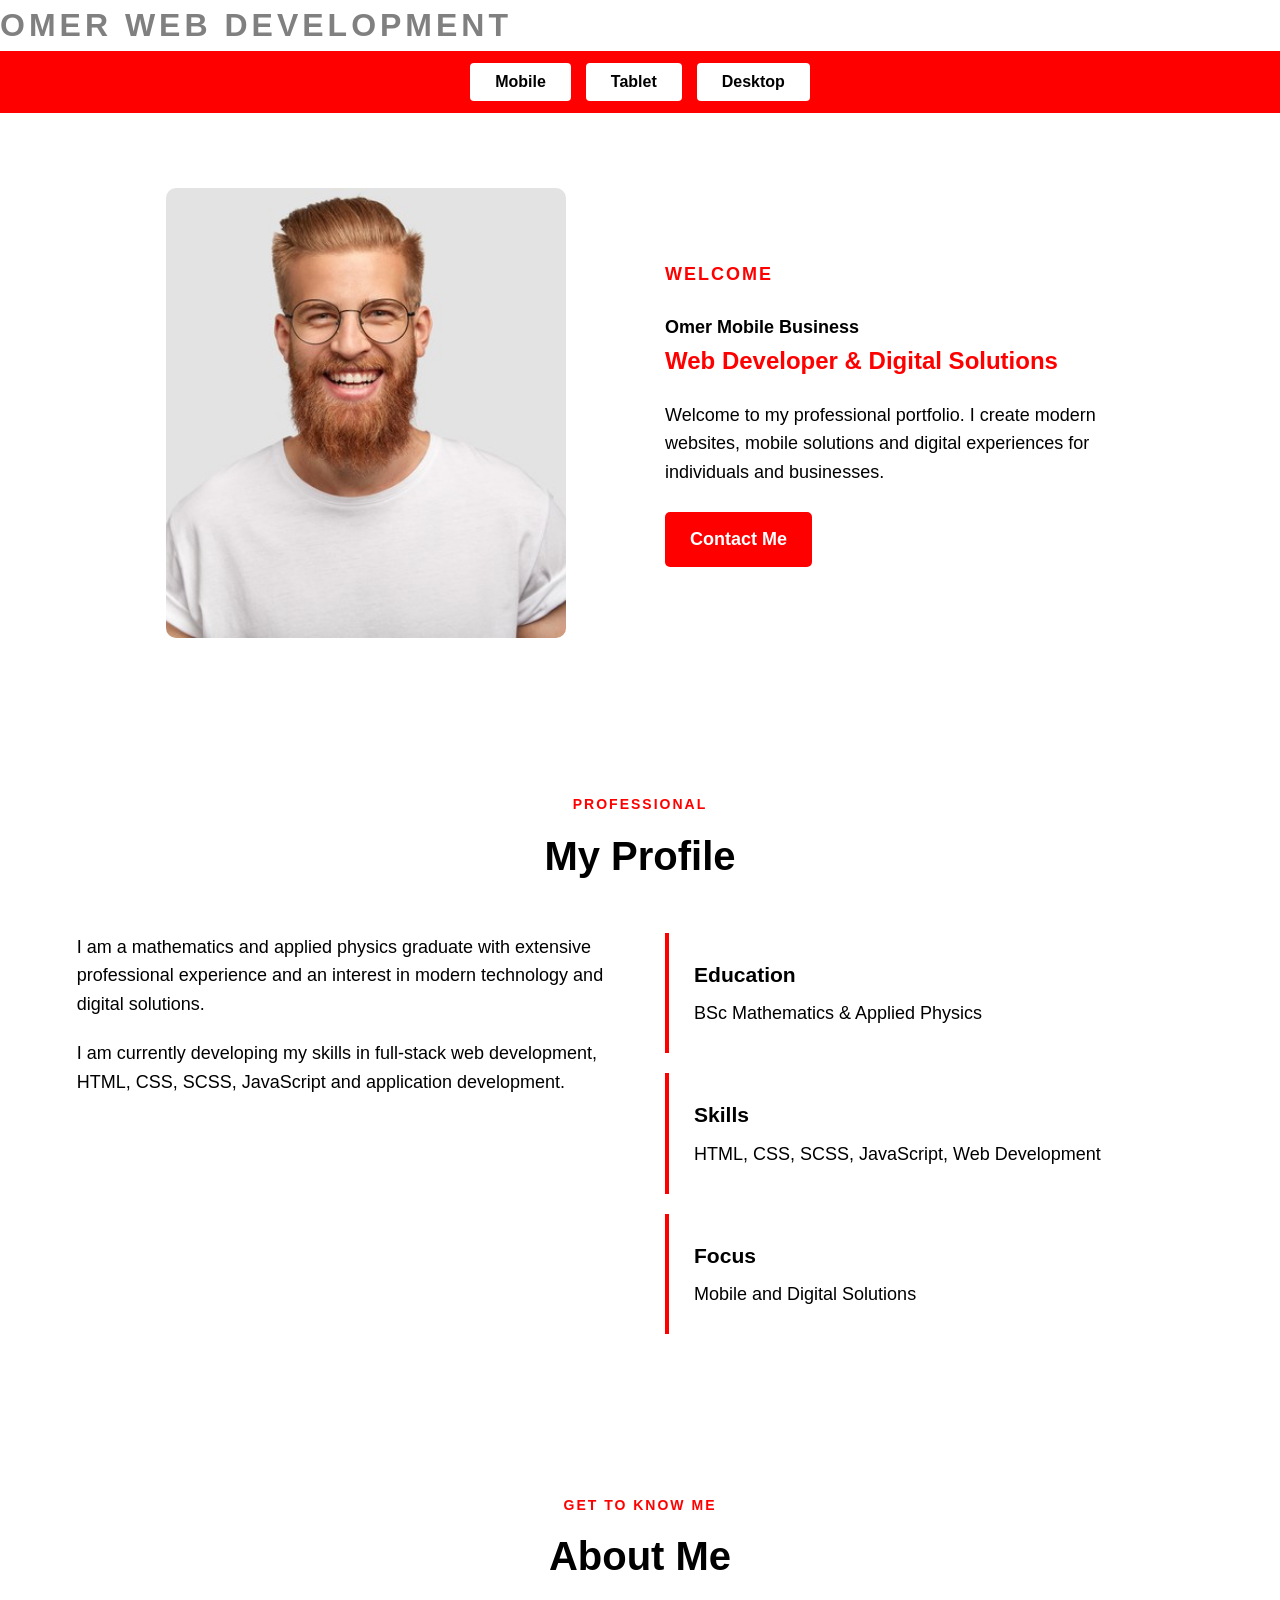
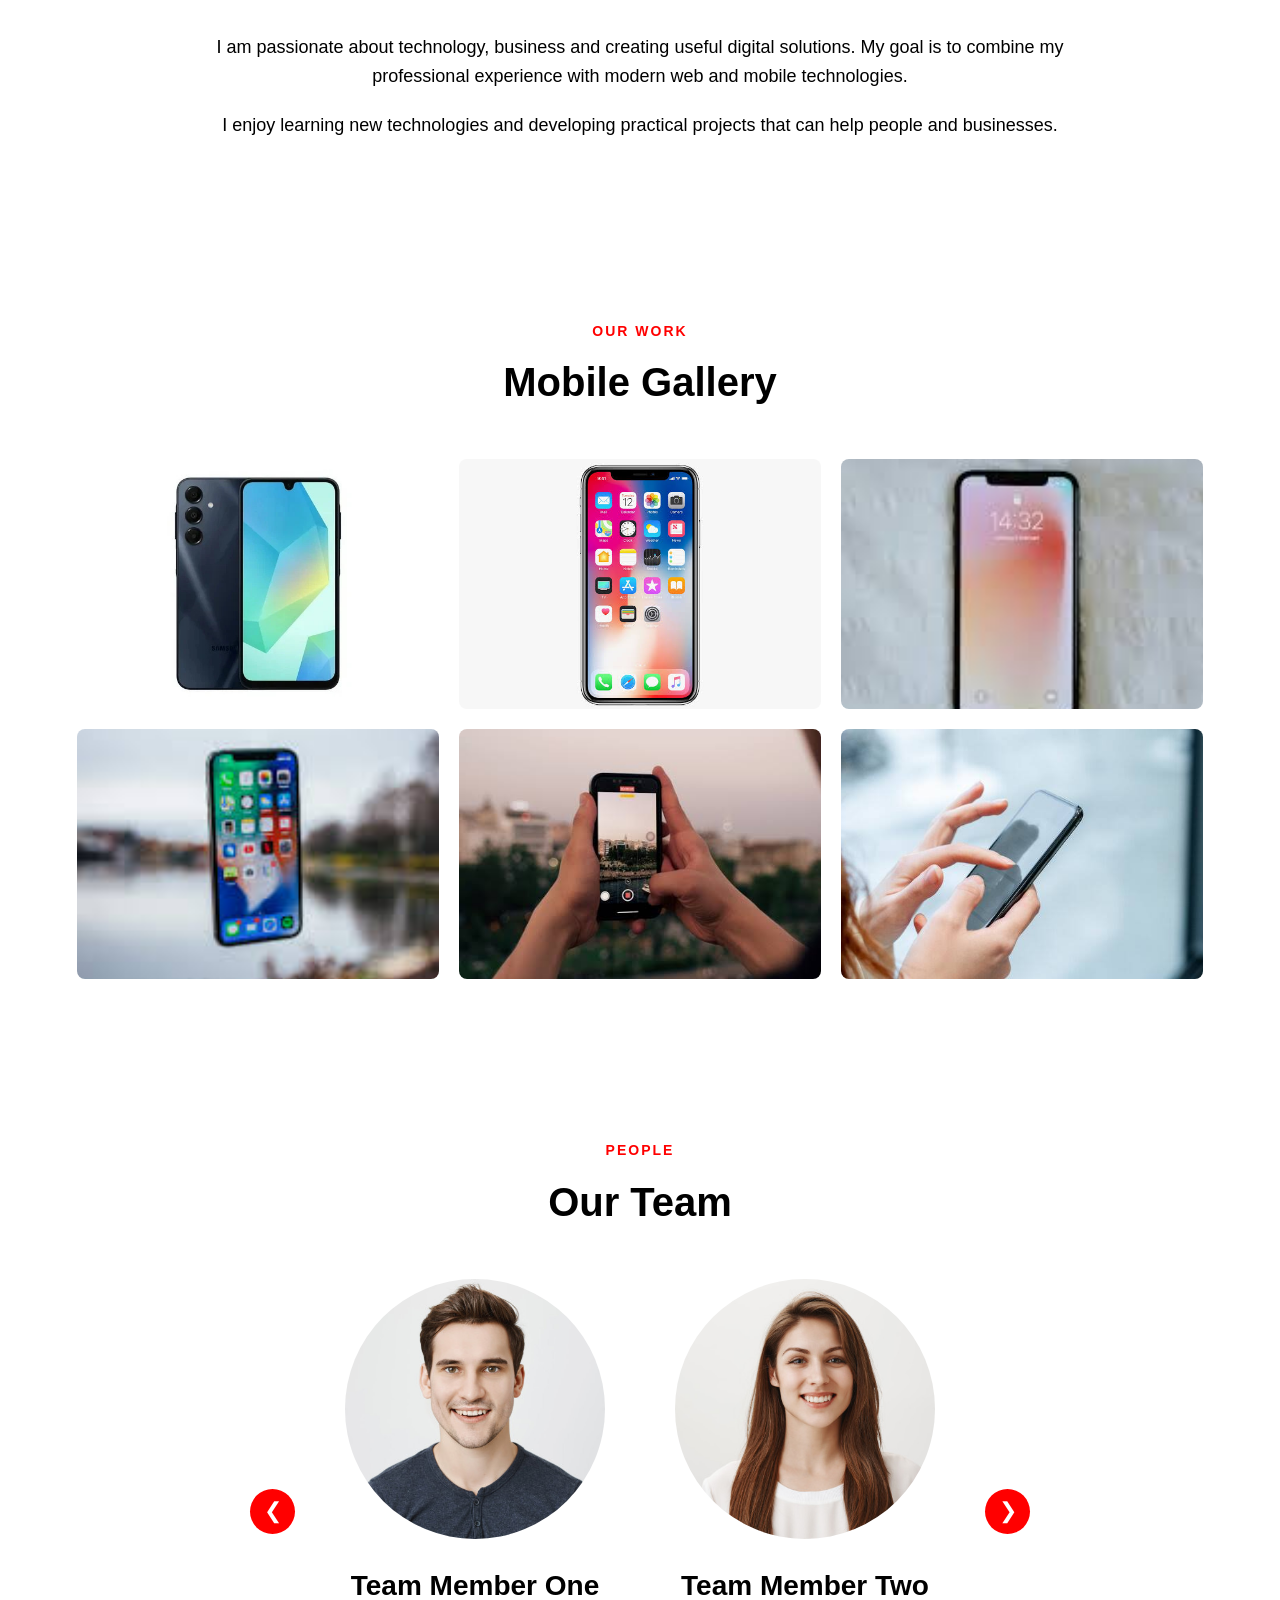
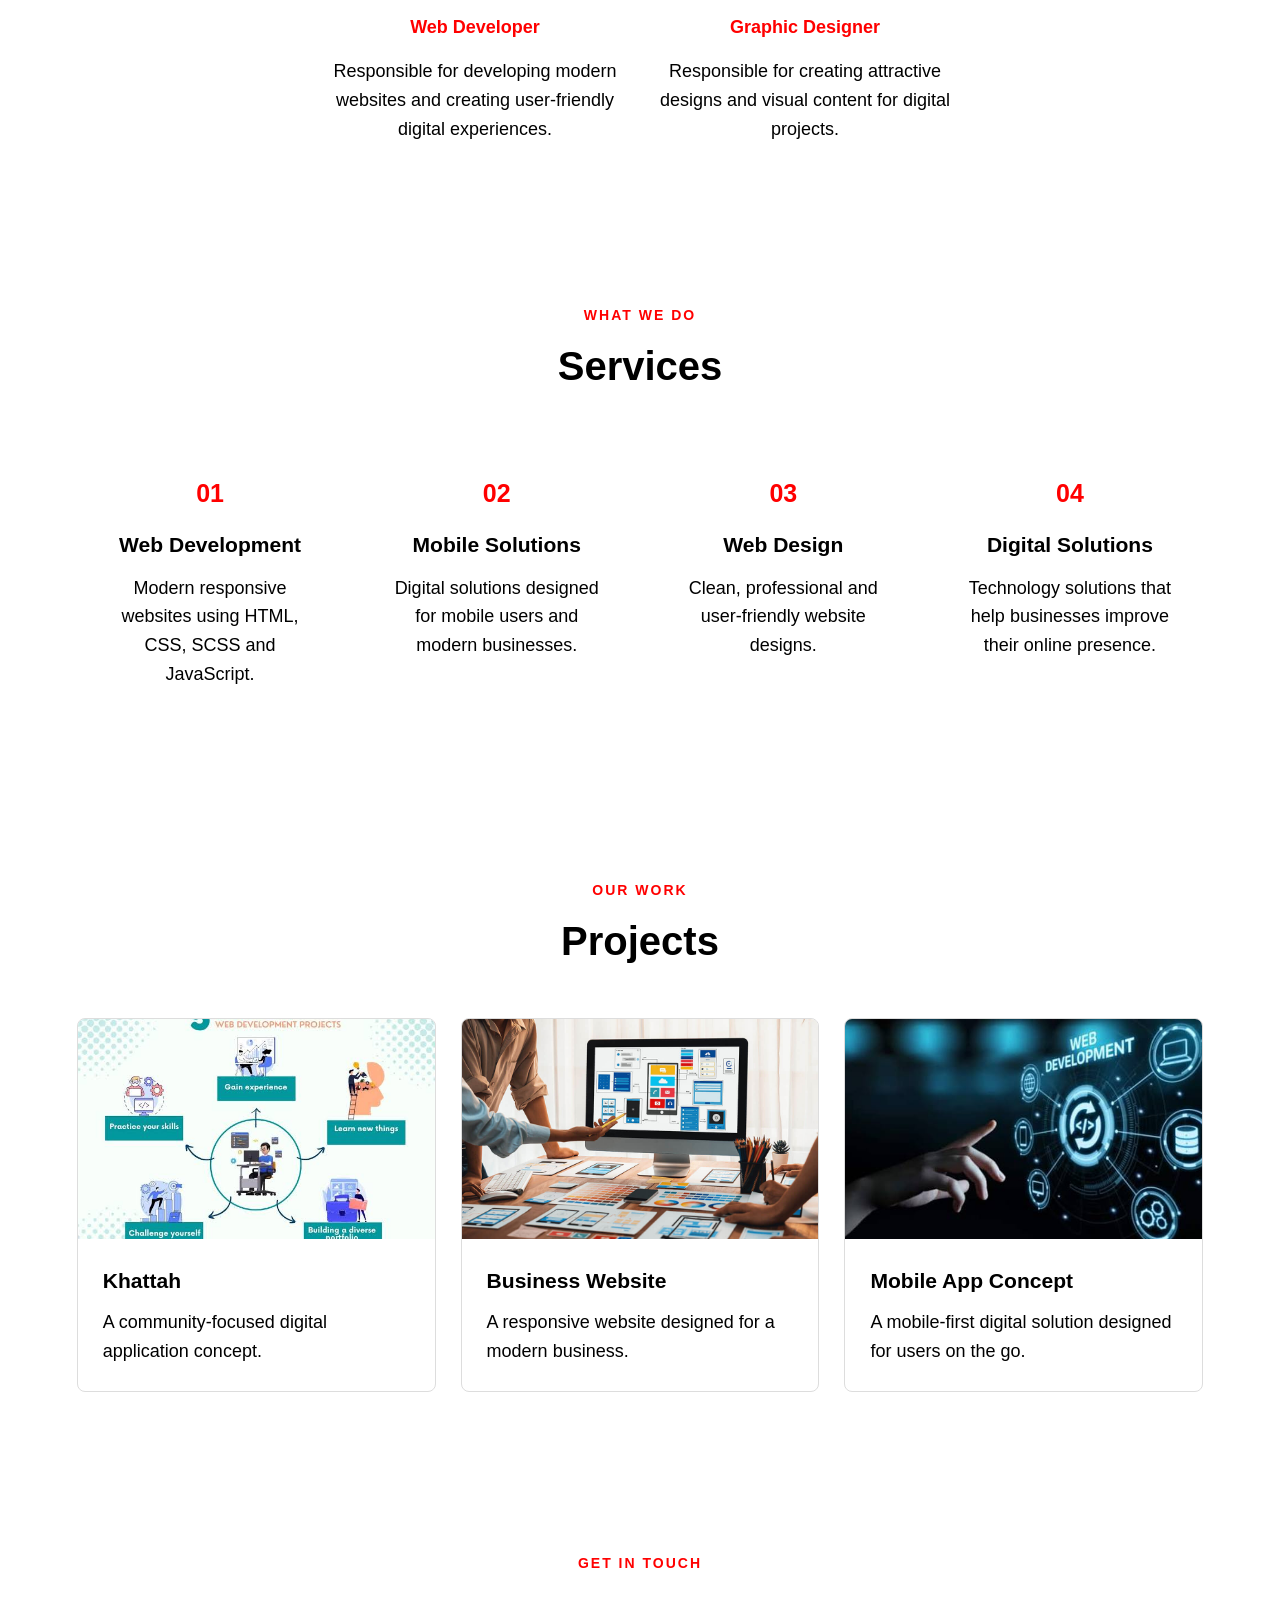
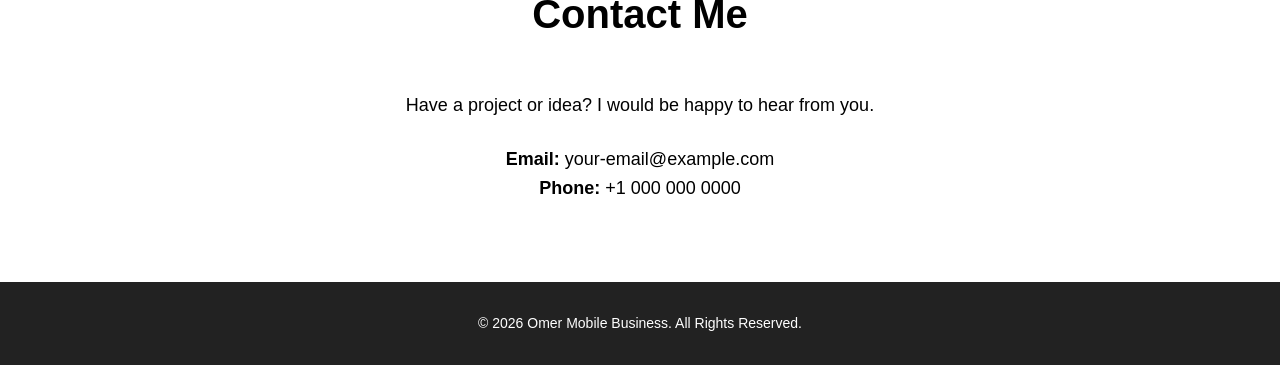
==== commit 8105fc83: "Added image and heading animations" ====
--- a/index.html
+++ b/index.html
@@ -17,7 +17,7 @@
     <header class="site-header">
 
         <div class="logo">
-            OMER
+           OMER WEB DEVELOPMENT
         </div>
 
         <nav class="view-navigation">
--- a/css/style.css
+++ b/css/style.css
@@ -1,77 +1,80 @@
-.site-header {
-  width: 100%;
+scss .site-header {
+  width: 100%;
+}
+
+.logo-bar {
+  width: 100%;
+  background-color: #000000;
+  padding: 20px 0;
+  text-align: center;
+}
+
+.logo {
+  color: #808080;
+  font-size: 32px;
+  font-weight: bold;
+  letter-spacing: 4px;
+}
+
+.view-navigation {
+  width: 100%;
+  background-color: #ff0000;
+  padding: 12px 0;
+}
+
+.buttons {
   display: flex;
-  flex-direction: column;
-  background-color: #ffffff;
-  border-bottom: 1px solid #dddddd;
-}
-
-/* Row 1 - Logo */
-.logo {
-  width: 100%;
-  background-color: #d71920;
-  color: #ffffff;
-  padding: 20px 30px;
-  font-size: 28px;
-  font-weight: 800;
-  letter-spacing: 2px;
-  text-align: left;
-}
-
-/* Row 2 - Navigation */
-.view-navigation {
-  width: 100%;
-  display: flex;
+  justify-content: center;
   align-items: center;
-  justify-content: center;
-  gap: 10px;
-  padding: 15px;
-  background-color: #ffffff;
+  gap: 15px;
 }
 
 .view-navigation button {
+  background-color: #ffffff;
+  color: #000000;
   border: none;
-  background-color: transparent;
-  padding: 10px 18px;
+  padding: 10px 25px;
   font-size: 16px;
-  font-weight: 600;
+  font-weight: bold;
   cursor: pointer;
-  border-radius: 5px;
-  transition: 0.3s;
+  border-radius: 4px;
+  font-family: inherit;
 }
 
 .view-navigation button:hover {
-  background-color: #d71920;
-  color: #ffffff;
-}
-
-.view-navigation button.active {
-  background-color: #d71920;
-  color: #ffffff;
-}
-
-/* Tablet */
-@media (max-width: 900px) {
+  background-color: #dddddd;
+}
+
+@media (min-width: 601px) and (max-width: 900px) {
+  .logo-bar {
+    padding: 18px 0;
+  }
   .logo {
-    text-align: center;
+    font-size: 30px;
+  }
+  .view-navigation {
+    padding: 10px 0;
+  }
+  .view-navigation button {
+    padding: 9px 20px;
+    font-size: 15px;
+  }
+}
+@media (max-width: 600px) {
+  .logo-bar {
+    padding: 15px 0;
+  }
+  .logo {
+    font-size: 26px;
+  }
+  .view-navigation {
+    padding: 10px 0;
+  }
+  .buttons {
+    gap: 8px;
   }
   .view-navigation button {
     padding: 8px 14px;
-    font-size: 14px;
-  }
-}
-/* Mobile */
-@media (max-width: 600px) {
-  .logo {
-    font-size: 24px;
-    padding: 18px;
-  }
-  .view-navigation {
-    gap: 5px;
-    padding: 10px;
-  }
-  .view-navigation button {
-    padding: 8px 10px;
     font-size: 13px;
   }
 }
@@ -99,40 +102,18 @@
 }
 
 body {
-  font-family: Arial, sans-serif;
-  color: black;
+  font-family: Arial, Helvetica, sans-serif;
+  color: #000000;
   background-color: #ffffff;
   line-height: 1.6;
-}
-
-body {
-  font-family: Arial, Helvetica, sans-serif;
-  color: black;
-  background-color: #ffffff;
-  line-height: 1.6;
-  transition: 0.3s;
-}
-
-body {
-  font-family: Arial, Helvetica, sans-serif;
-  color: black;
-  background-color: #ffffff;
-  line-height: 1.6;
-  transition: 0.3s;
-}
-
-/* Desktop */
-body {
   font-size: 18px;
 }
 
-/* Tablet */
 @media screen and (max-width: 1024px) {
   body {
     font-size: 16px;
   }
 }
-/* Mobile */
 @media screen and (max-width: 600px) {
   body {
     font-size: 14px;
@@ -142,8 +123,8 @@
   display: inline-block;
   padding: 10px 20px;
   text-decoration: none;
-  background-color: #333;
-  color: white;
+  background-color: #333333;
+  color: #ffffff;
   border-radius: 5px;
   margin: 5px;
 }
@@ -160,108 +141,8 @@
   text-decoration: none;
 }
 
-.team {
-  display: flex;
-  gap: 30px;
-  justify-content: center;
-  flex-wrap: wrap;
-}
-.team .team-member {
-  width: 300px;
-}
-
 button {
   font-family: inherit;
-}
-
-.site-header {
-  width: 100%;
-  display: flex;
-  flex-direction: column;
-  background-color: #ffffff;
-  border-bottom: 1px solid #dddddd;
-}
-
-/* Row 1 - Logo */
-.logo {
-  width: 100%;
-  background-color: #d71920;
-  color: #ffffff;
-  padding: 20px 30px;
-  font-size: 28px;
-  font-weight: 800;
-  letter-spacing: 2px;
-  text-align: left;
-}
-
-/* Row 2 - Navigation */
-.view-navigation {
-  width: 100%;
-  display: flex;
-  align-items: center;
-  justify-content: center;
-  gap: 10px;
-  padding: 15px;
-  background-color: #ffffff;
-}
-
-.view-navigation button {
-  border: none;
-  background-color: transparent;
-  padding: 10px 18px;
-  font-size: 16px;
-  font-weight: 600;
-  cursor: pointer;
-  border-radius: 5px;
-  transition: 0.3s;
-}
-
-.view-navigation button:hover {
-  background-color: #d71920;
-  color: #ffffff;
-}
-
-.view-navigation button.active {
-  background-color: #d71920;
-  color: #ffffff;
-}
-
-/* Tablet */
-@media (max-width: 900px) {
-  .logo {
-    text-align: center;
-  }
-  .view-navigation button {
-    padding: 8px 14px;
-    font-size: 14px;
-  }
-}
-/* Mobile */
-@media (max-width: 600px) {
-  .logo {
-    font-size: 24px;
-    padding: 18px;
-  }
-  .view-navigation {
-    gap: 5px;
-    padding: 10px;
-  }
-  .view-navigation button {
-    padding: 8px 10px;
-    font-size: 13px;
-  }
-}
-.site-footer {
-  background-color: #222222;
-  color: #ffffff;
-  text-align: center;
-  padding: 30px 20px;
-  margin-top: 0;
-}
-
-.site-footer p {
-  margin: 0;
-  font-size: 14px;
 }
 
 .section {
@@ -274,25 +155,8 @@
   text-align: center;
 }
 
-.project-image {
-  width: 100%;
-  height: 220px;
-  overflow: hidden;
-}
-.project-image img {
-  width: 100%;
-  height: 100%;
-  object-fit: cover;
-  display: block;
-  transition: transform 0.4s ease;
-}
-
-.project-card:hover .project-image img {
-  transform: scale(1.05);
-}
-
 .small-title {
-  color: red;
+  color: #ff0000;
   font-size: 14px;
   font-weight: 700;
   letter-spacing: 2px;
@@ -301,7 +165,7 @@
 
 .section-heading h2 {
   font-size: 40px;
-  color: black;
+  color: #000000;
 }
 
 .intro {
@@ -320,24 +184,29 @@
   display: flex;
   justify-content: center;
 }
-
 .intro-image img {
   width: 400px;
   height: 450px;
   object-fit: cover;
   border-radius: 10px;
+  animation: fadeIn 1.2s ease-in-out;
+  transition: transform 0.4s ease, box-shadow 0.4s ease;
+}
+.intro-image img:hover {
+  transform: scale(1.05);
+  box-shadow: 0 10px 25px rgba(0, 0, 0, 0.25);
 }
 
 .intro-profile h1 {
   font-size: 52px;
   line-height: 1.1;
-  color: black;
+  color: #000000;
   margin-bottom: 15px;
 }
 
 .intro-profile h2 {
   font-size: 24px;
-  color: red;
+  color: #ff0000;
   margin-bottom: 20px;
 }
 
@@ -349,19 +218,18 @@
 .main-button {
   display: inline-block;
   padding: 13px 25px;
-  background-color: red;
+  background-color: #ff0000;
   color: #ffffff;
   border-radius: 5px;
   font-weight: 700;
   transition: 0.3s;
 }
-
 .main-button:hover {
-  background-color: black;
+  background-color: #000000;
 }
 
 .profile {
-  background-color: white;
+  background-color: #ffffff;
 }
 
 .profile-content {
@@ -385,12 +253,12 @@
 .detail {
   background-color: #ffffff;
   padding: 25px;
-  border-left: 4px solid red;
+  border-left: 4px solid #ff0000;
 }
 
 .detail h3 {
   margin-bottom: 8px;
-  color: black;
+  color: #000000;
 }
 
 .about-content {
@@ -405,7 +273,7 @@
 }
 
 .mobile-gallery {
-  background-color: white;
+  background-color: #ffffff;
 }
 
 .gallery-grid {
@@ -422,16 +290,15 @@
   border-radius: 8px;
   background-color: #dddddd;
 }
-
 .gallery-item img {
   width: 100%;
   height: 100%;
   object-fit: cover;
-  transition: transform 0.4s;
-}
-
+  transition: transform 0.4s ease, box-shadow 0.4s ease;
+}
 .gallery-item:hover img {
-  transform: scale(1.05);
+  transform: scale(1.08);
+  box-shadow: 0 10px 20px rgba(0, 0, 0, 0.25);
 }
 
 .team {
@@ -445,28 +312,33 @@
   align-items: center;
   justify-content: center;
   gap: 30px;
+  flex-wrap: wrap;
 }
 
 .team-member {
-  width: 500px;
-  text-align: center;
-}
-
+  width: 300px;
+  text-align: center;
+}
 .team-member img {
   width: 260px;
   height: 260px;
   object-fit: cover;
   border-radius: 50%;
   margin: 0 auto 25px;
+  transition: transform 0.4s ease, box-shadow 0.4s ease;
+}
+.team-member img:hover {
+  transform: scale(1.08);
+  box-shadow: 0 10px 25px rgba(0, 0, 0, 0.25);
 }
 
 .team-member h3 {
   font-size: 28px;
-  color: black;
+  color: #000000;
 }
 
 .team-member h4 {
-  color: red;
+  color: #ff0000;
   margin: 5px 0 15px;
 }
 
@@ -475,18 +347,17 @@
   height: 45px;
   border: none;
   border-radius: 50%;
-  background-color: red;
+  background-color: #ff0000;
   color: #ffffff;
   font-size: 22px;
   cursor: pointer;
 }
-
 .slider-button:hover {
-  background-color: black;
+  background-color: #000000;
 }
 
 .services {
-  background-color: white;
+  background-color: #ffffff;
 }
 
 .services-grid {
@@ -504,14 +375,13 @@
   text-align: center;
   transition: 0.3s;
 }
-
 .service-card:hover {
   transform: translateY(-5px);
   box-shadow: 0 10px 25px rgba(0, 0, 0, 0.1);
 }
 
 .service-icon {
-  color: red;
+  color: #ff0000;
   font-size: 25px;
   font-weight: 800;
   margin-bottom: 15px;
@@ -519,7 +389,7 @@
 
 .service-card h3 {
   margin-bottom: 12px;
-  color: black;
+  color: #000000;
 }
 
 .projects-grid {
@@ -536,16 +406,22 @@
   overflow: hidden;
   background-color: #ffffff;
 }
+.project-card:hover .project-image img {
+  transform: scale(1.08);
+}
 
 .project-image {
+  width: 100%;
   height: 220px;
+  overflow: hidden;
   background-color: #333333;
-  color: white;
-  display: flex;
-  align-items: center;
-  justify-content: center;
-  font-size: 22px;
-  font-weight: bold;
+}
+.project-image img {
+  width: 100%;
+  height: 100%;
+  object-fit: cover;
+  display: block;
+  transition: transform 0.4s ease;
 }
 
 .project-content {
@@ -554,11 +430,11 @@
 
 .project-content h3 {
   margin-bottom: 10px;
-  color: black;
+  color: #000000;
 }
 
 .contact {
-  background-color: white;
+  background-color: #ffffff;
   text-align: center;
 }
 
@@ -572,6 +448,16 @@
   margin-top: 25px;
 }
 
+@keyframes fadeIn {
+  from {
+    opacity: 0;
+    transform: translateY(30px);
+  }
+  to {
+    opacity: 1;
+    transform: translateY(0);
+  }
+}
 @media (min-width: 901px) {
   .intro {
     grid-template-columns: 1fr 1fr;
@@ -612,25 +498,11 @@
   .projects-grid {
     grid-template-columns: repeat(2, 1fr);
   }
+  .team-member {
+    width: 300px;
+  }
 }
 @media (max-width: 600px) {
-  .site-header {
-    min-height: auto;
-    padding: 0;
-  }
-  .logo {
-    font-size: 24px;
-    font-weight: bold;
-    color: grey;
-  }
-  .view-navigation {
-    width: 100%;
-    gap: 2px;
-  }
-  .view-navigation button {
-    padding: 7px 8px;
-    font-size: 12px;
-  }
   .intro {
     grid-template-columns: 1fr;
     text-align: center;
@@ -660,7 +532,8 @@
     grid-template-rows: repeat(6, 250px);
   }
   .team-slider {
-    gap: 10px;
+    flex-direction: column;
+    gap: 20px;
   }
   .team-member {
     width: 100%;
@@ -679,6 +552,25 @@
   .projects-grid {
     grid-template-columns: 1fr;
   }
+  .project-image {
+    height: 200px;
+  }
+}
+.p {
+  transition: transform 0.5s ease-in-out, opacity 0.5s ease-in-out;
+}
+.p:hover {
+  transform: scale(1.08);
+  opacity: 0.7;
+}
+
+img {
+  transition: transform 0.5s ease-in-out, box-shadow 0.5s ease-in-out, opacity 0.5s ease-in-out;
+}
+img:hover {
+  transform: scale(1.08);
+  box-shadow: 0 10px 25px rgba(0, 0, 0, 0.25);
+  opacity: 0.9;
 }
 
 /*# sourceMappingURL=style.css.map */
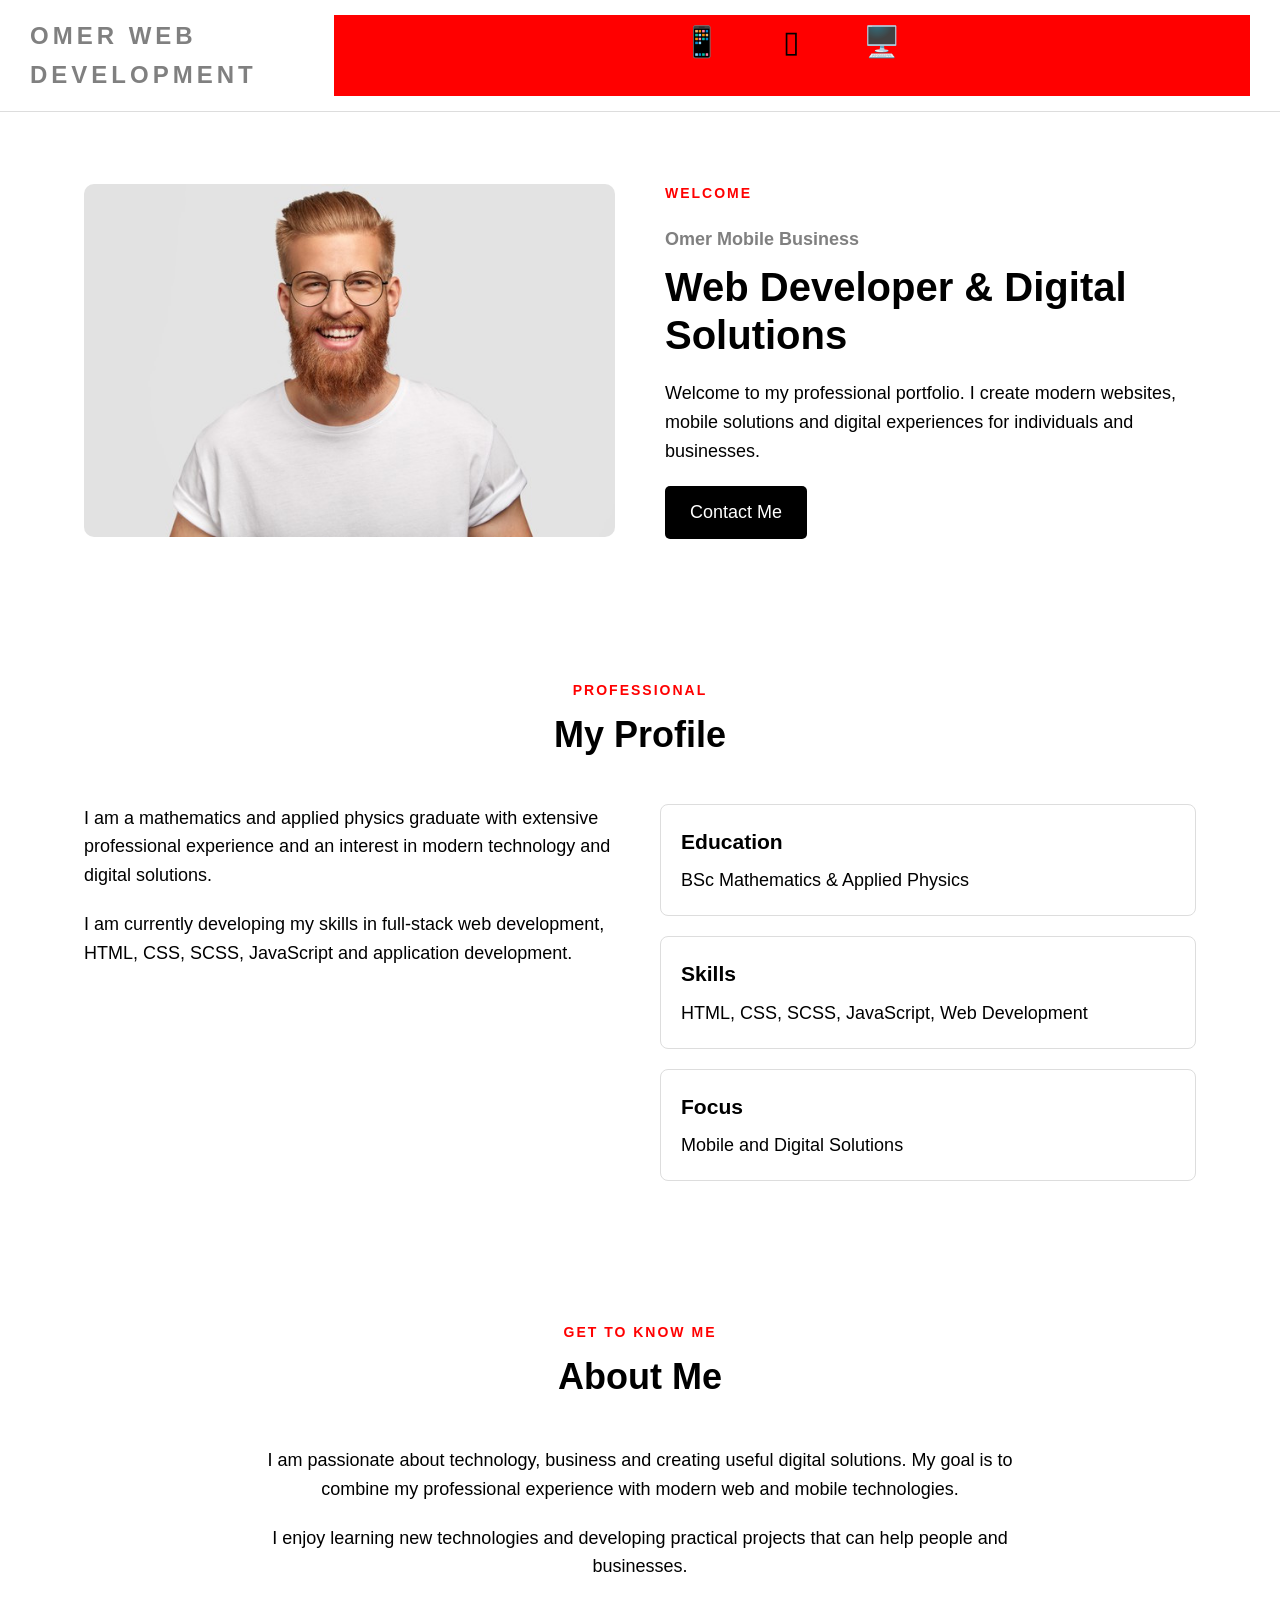
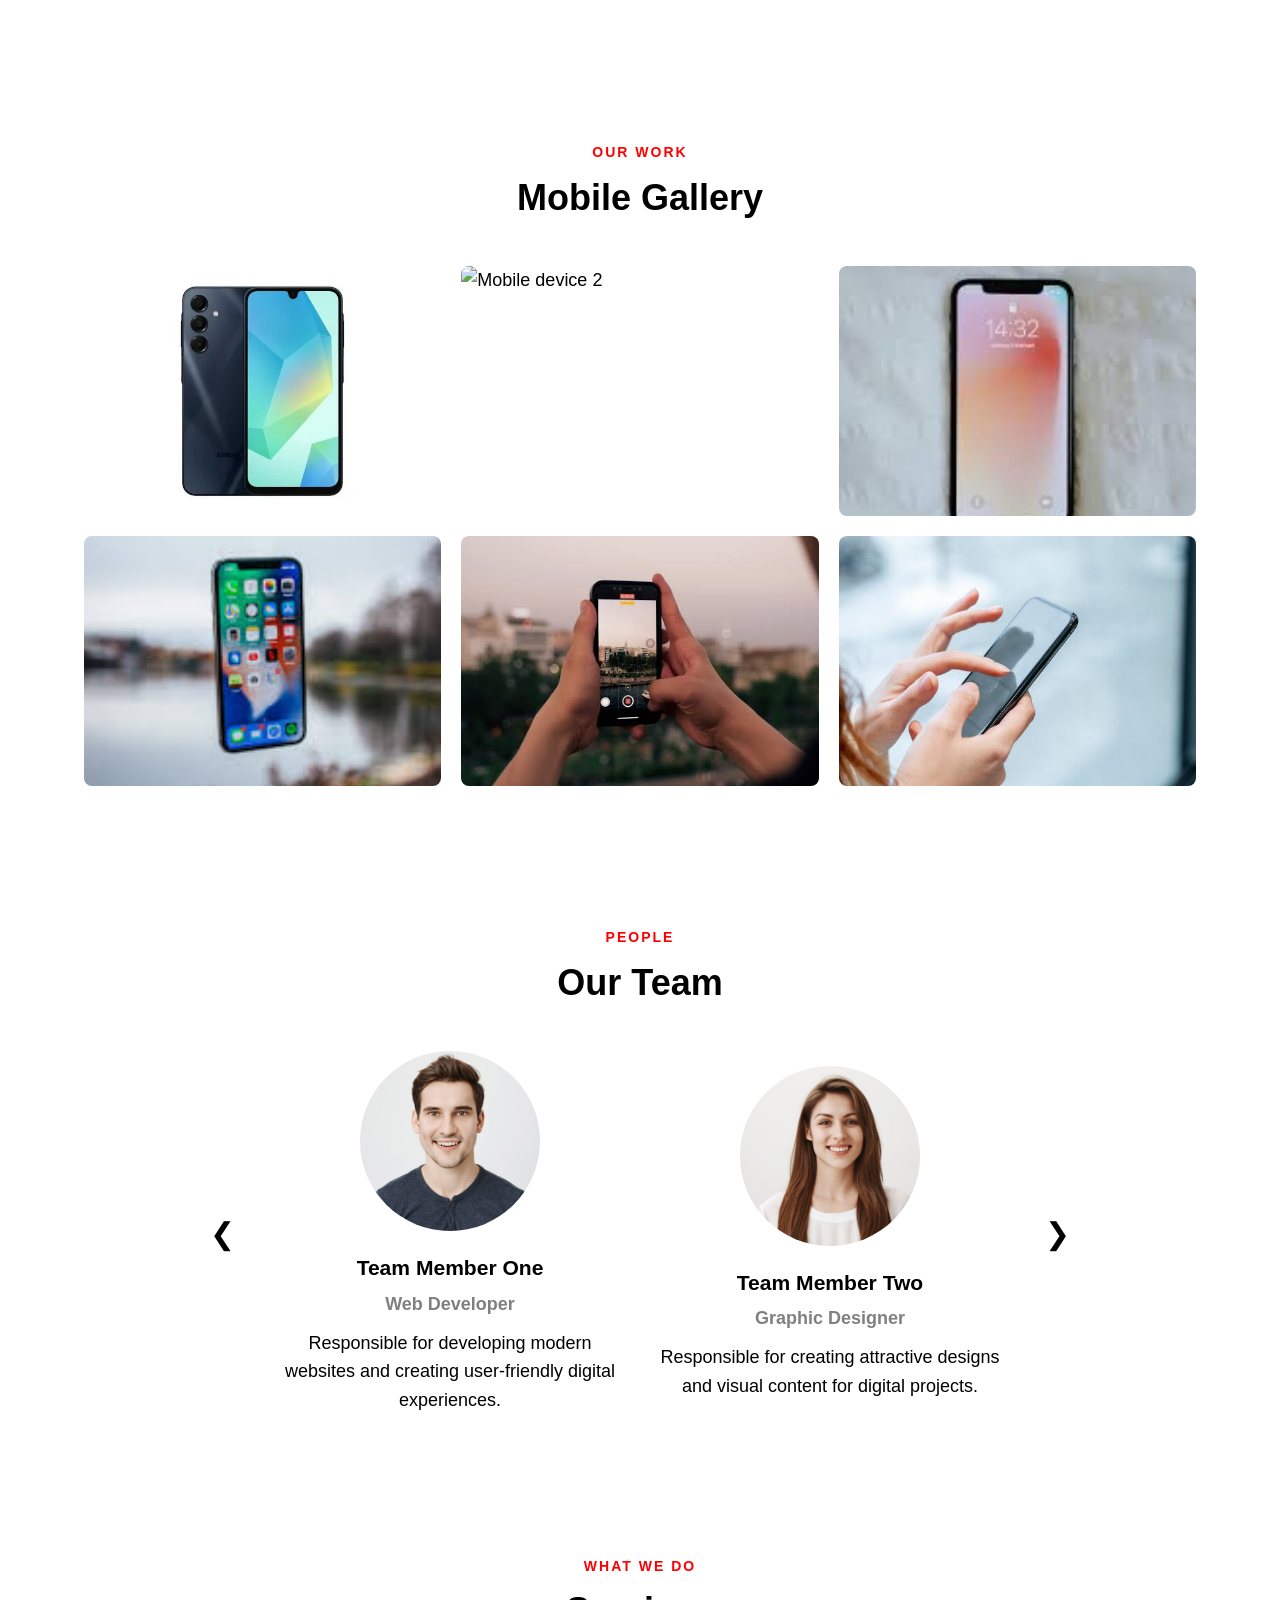
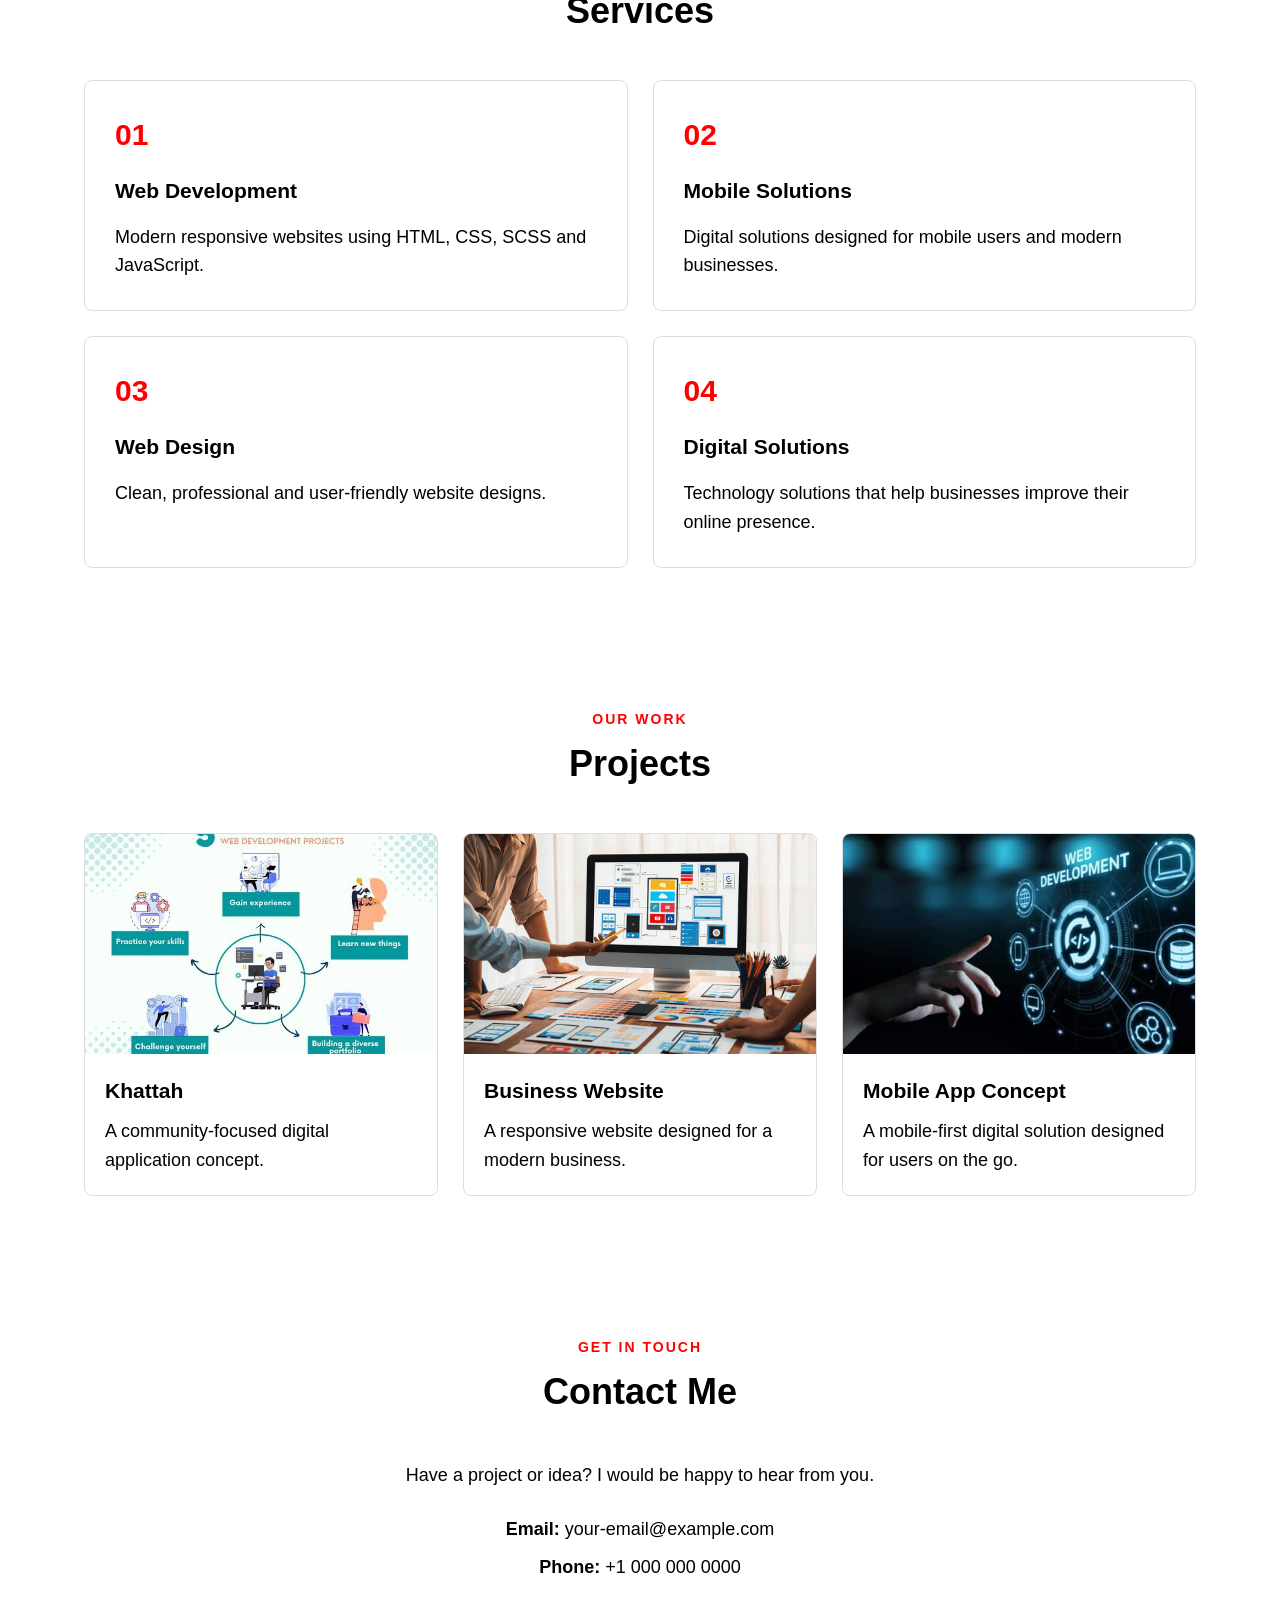
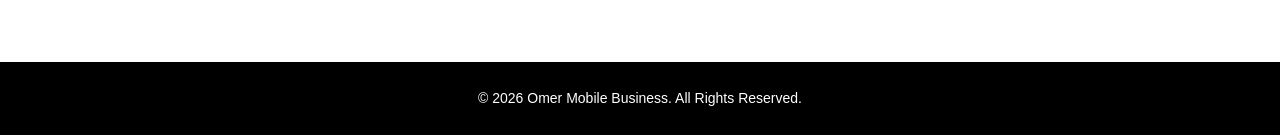
==== commit a00b8311: "Updated responsive mobile tablet and desktop icons" ====
--- a/index.html
+++ b/index.html
@@ -7,42 +7,68 @@
     <meta name="viewport"
           content="width=device-width, initial-scale=1.0">
 
-    <title>Omer Mobile Business</title>
+    <title>Omer Web Development</title>
 
     <link rel="stylesheet" href="css/style.css">
 </head>
 
 <body>
 
+    <!-- ================= HEADER ================= -->
+
     <header class="site-header">
 
         <div class="logo">
-           OMER WEB DEVELOPMENT
+            OMER WEB DEVELOPMENT
         </div>
 
+        <!-- RESPONSIVE VIEW ICONS -->
+
         <nav class="view-navigation">
-  <div class="buttons">
-    <button type="button" onclick="window.location.href='pages/mobile.html'">
-        Mobile
-    </button>
-
-    <button type="button" onclick="window.location.href='pages/tablet.html'">
-        Tablet
-    </button>
-
-    <button type="button" onclick="window.location.href='pages/desktop.html'">
-        Desktop
-    </button>
-</div>
+
+            <div class="buttons">
+
+                <!-- MOBILE -->
+                <a href="pages/mobile.html"
+                   class="preview-btn">
+
+                    <span class="preview-icon">📱</span>
+                    <span class="preview-name">Mobile</span>
+
+                </a>
+
+
+                <!-- TABLET -->
+                <a href="pages/tablet.html"
+                   class="preview-btn">
+
+                    <span class="preview-icon">▯</span>
+                    <span class="preview-name">Tablet</span>
+
+                </a>
+
+
+                <!-- DESKTOP -->
+                <a href="pages/desktop.html"
+                   class="preview-btn">
+
+                    <span class="preview-icon">🖥️</span>
+                    <span class="preview-name">Desktop</span>
+
+                </a>
+
+            </div>
 
         </nav>
 
     </header>
+
+
     <!-- ================= MAIN ================= -->
 
     <main>
 
-        <!-- ===== INTRODUCTION ===== -->
+        <!-- ================= INTRODUCTION ================= -->
 
         <section class="intro">
 
@@ -75,7 +101,8 @@
                     and businesses.
                 </p>
 
-                <a href="#contact" class="main-button">
+                <a href="#contact"
+                   class="main-button">
                     Contact Me
                 </a>
 
@@ -84,7 +111,7 @@
         </section>
 
 
-        <!-- ===== MY PROFILE ===== -->
+        <!-- ================= MY PROFILE ================= -->
 
         <section class="profile section">
 
@@ -99,6 +126,7 @@
                 </h2>
 
             </div>
+
 
             <div class="profile-content">
 
@@ -124,35 +152,52 @@
                 <div class="profile-details">
 
                     <div class="detail">
-                        <h3>Education</h3>
+
+                        <h3>
+                            Education
+                        </h3>
+
                         <p>
                             BSc Mathematics & Applied Physics
                         </p>
-                    </div>
+
+                    </div>
+
 
                     <div class="detail">
-                        <h3>Skills</h3>
+
+                        <h3>
+                            Skills
+                        </h3>
+
                         <p>
                             HTML, CSS, SCSS, JavaScript,
                             Web Development
                         </p>
-                    </div>
+
+                    </div>
+
 
                     <div class="detail">
-                        <h3>Focus</h3>
+
+                        <h3>
+                            Focus
+                        </h3>
+
                         <p>
                             Mobile and Digital Solutions
                         </p>
-                    </div>
-
-                </div>
-
-            </div>
-
-        </section>
-
-
-        <!-- ===== ABOUT ME ===== -->
+
+                    </div>
+
+                </div>
+
+            </div>
+
+        </section>
+
+
+        <!-- ================= ABOUT ME ================= -->
 
         <section class="about section">
 
@@ -167,6 +212,7 @@
                 </h2>
 
             </div>
+
 
             <div class="about-content">
 
@@ -189,7 +235,7 @@
         </section>
 
 
-        <!-- ===== MOBILE GALLERY ===== -->
+        <!-- ================= MOBILE GALLERY ================= -->
 
         <section class="mobile-gallery section">
 
@@ -214,7 +260,7 @@
                 </div>
 
                 <div class="gallery-item">
-                    <img src="images/mobile2"
+                    <img src="images/mobile2.jpg"
                          alt="Mobile device 2">
                 </div>
 
@@ -243,7 +289,7 @@
         </section>
 
 
-        <!-- ===== TEAM SLIDESHOW ===== -->
+        <!-- ================= TEAM ================= -->
 
         <section class="team section">
 
@@ -268,48 +314,48 @@
                 </button>
 
 
-               <div class="team-member">
-
-    <img src="images/team1.jpg"
-         alt="Team member One">
-
-    <h3>
-        Team Member One
-    </h3>
-
-    <h4>
-        Web Developer
-    </h4>
-
-    <p>
-        Responsible for developing modern
-        websites and creating user-friendly
-        digital experiences.
-    </p>
-
-</div>
-
-
-<div class="team-member">
-
-    <img src="images/team2.jpg"
-         alt="Team member Two">
-
-    <h3>
-        Team Member Two
-    </h3>
-
-    <h4>
-        Graphic Designer
-    </h4>
-
-    <p>
-        Responsible for creating attractive
-        designs and visual content for
-        digital projects.
-    </p>
-
-</div>
+                <div class="team-member">
+
+                    <img src="images/team1.jpg"
+                         alt="Team member One">
+
+                    <h3>
+                        Team Member One
+                    </h3>
+
+                    <h4>
+                        Web Developer
+                    </h4>
+
+                    <p>
+                        Responsible for developing modern
+                        websites and creating user-friendly
+                        digital experiences.
+                    </p>
+
+                </div>
+
+
+                <div class="team-member">
+
+                    <img src="images/team2.jpg"
+                         alt="Team member Two">
+
+                    <h3>
+                        Team Member Two
+                    </h3>
+
+                    <h4>
+                        Graphic Designer
+                    </h4>
+
+                    <p>
+                        Responsible for creating attractive
+                        designs and visual content for
+                        digital projects.
+                    </p>
+
+                </div>
 
 
                 <button class="slider-button"
@@ -322,7 +368,7 @@
         </section>
 
 
-        <!-- ===== SERVICES ===== -->
+        <!-- ================= SERVICES ================= -->
 
         <section class="services section">
 
@@ -417,7 +463,7 @@
         </section>
 
 
-        <!-- ===== PROJECTS ===== -->
+        <!-- ================= PROJECTS ================= -->
 
         <section class="projects section">
 
@@ -436,86 +482,92 @@
 
             <div class="projects-grid">
 
-    <!-- PROJECT 01 -->
-    <article class="project-card">
-
-        <div class="project-image">
-            <img src="images/p1.jpeg"
-                 alt="Khattah project">
-        </div>
-
-        <div class="project-content">
-
-            <h3>
-                Khattah
-            </h3>
-
-            <p>
-                A community-focused digital
-                application concept.
-            </p>
-
-        </div>
-
-    </article>
-
-
-    <!-- PROJECT 02 -->
-    <article class="project-card">
-
-        <div class="project-image">
-            <img src="images/p2.jpg"
-                 alt="Business website project">
-        </div>
-
-        <div class="project-content">
-
-            <h3>
-                Business Website
-            </h3>
-
-            <p>
-                A responsive website designed
-                for a modern business.
-            </p>
-
-        </div>
-
-    </article>
-
-
-    <!-- PROJECT 03 -->
-    <article class="project-card">
-
-        <div class="project-image">
-            <img src="images/p3.jpeg"
-                 alt="Mobile app project">
-        </div>
-
-        <div class="project-content">
-
-            <h3>
-                Mobile App Concept
-            </h3>
-
-            <p>
-                A mobile-first digital solution
-                designed for users on the go.
-            </p>
-
-        </div>
-
-    </article>
-
-</div>
+                <!-- PROJECT 01 -->
+
+                <article class="project-card">
+
+                    <div class="project-image">
+
+                        <img src="images/p1.jpeg"
+                             alt="Khattah project">
+
+                    </div>
+
+                    <div class="project-content">
+
+                        <h3>
+                            Khattah
+                        </h3>
+
+                        <p>
+                            A community-focused digital
+                            application concept.
+                        </p>
+
+                    </div>
+
                 </article>
 
-            </div>
-
-        </section>
-
-
-        <!-- ===== CONTACT ===== -->
+
+                <!-- PROJECT 02 -->
+
+                <article class="project-card">
+
+                    <div class="project-image">
+
+                        <img src="images/p2.jpg"
+                             alt="Business website project">
+
+                    </div>
+
+                    <div class="project-content">
+
+                        <h3>
+                            Business Website
+                        </h3>
+
+                        <p>
+                            A responsive website designed
+                            for a modern business.
+                        </p>
+
+                    </div>
+
+                </article>
+
+
+                <!-- PROJECT 03 -->
+
+                <article class="project-card">
+
+                    <div class="project-image">
+
+                        <img src="images/p3.jpeg"
+                             alt="Mobile app project">
+
+                    </div>
+
+                    <div class="project-content">
+
+                        <h3>
+                            Mobile App Concept
+                        </h3>
+
+                        <p>
+                            A mobile-first digital solution
+                            designed for users on the go.
+                        </p>
+
+                    </div>
+
+                </article>
+
+            </div>
+
+        </section>
+
+
+        <!-- ================= CONTACT ================= -->
 
         <section class="contact section"
                  id="contact">
@@ -573,11 +625,6 @@
 
     </footer>
 
-
-   
-
-    
-
 </body>
 
 </html>
--- a/css/style.css
+++ b/css/style.css
@@ -109,468 +109,353 @@
   font-size: 18px;
 }
 
-@media screen and (max-width: 1024px) {
-  body {
-    font-size: 16px;
-  }
-}
-@media screen and (max-width: 600px) {
-  body {
-    font-size: 14px;
-  }
-}
-.button {
-  display: inline-block;
-  padding: 10px 20px;
-  text-decoration: none;
-  background-color: #333333;
-  color: #ffffff;
-  border-radius: 5px;
-  margin: 5px;
-}
-.button:hover {
-  opacity: 0.8;
-}
-
 img {
   max-width: 100%;
   display: block;
 }
 
-a {
+.site-header {
+  display: flex;
+  justify-content: space-between;
+  align-items: center;
+  padding: 15px 30px;
+  background-color: #ffffff;
+  border-bottom: 1px solid #dddddd;
+}
+.site-header .logo {
+  color: #808080;
+  font-size: 24px;
+  font-weight: bold;
+}
+
+.view-navigation .buttons {
+  display: flex;
+  justify-content: center;
+  align-items: flex-start;
+  gap: 25px;
+}
+.view-navigation .preview-btn {
+  width: 65px;
+  display: flex;
+  flex-direction: column;
+  justify-content: flex-start;
+  align-items: center;
+  color: #000000;
   text-decoration: none;
-}
-
-button {
-  font-family: inherit;
+  cursor: pointer;
+}
+.view-navigation .preview-btn .preview-icon {
+  display: block;
+  font-size: 30px;
+  line-height: 1;
+  transition: transform 0.3s ease, opacity 0.3s ease;
+}
+.view-navigation .preview-btn .preview-name {
+  display: block;
+  margin-top: 8px;
+  font-size: 12px;
+  font-weight: bold;
+  opacity: 0;
+  transform: translateY(-5px);
+  transition: opacity 0.3s ease, transform 0.3s ease;
+}
+.view-navigation .preview-btn:hover .preview-icon {
+  transform: scale(1.4);
+}
+.view-navigation .preview-btn:hover .preview-name {
+  opacity: 1;
+  transform: translateY(0);
 }
 
 .section {
-  padding: 80px 6%;
+  width: 90%;
+  max-width: 1200px;
+  margin: 0 auto;
+  padding: 70px 20px;
 }
 
 .section-heading {
-  max-width: 1200px;
-  margin: 0 auto 45px;
-  text-align: center;
+  text-align: center;
+  margin-bottom: 40px;
+}
+.section-heading h2 {
+  font-size: 36px;
+  margin-top: 5px;
 }
 
 .small-title {
   color: #ff0000;
   font-size: 14px;
-  font-weight: 700;
+  font-weight: bold;
   letter-spacing: 2px;
+}
+
+.intro {
+  width: 90%;
+  max-width: 1200px;
+  margin: 0 auto;
+  padding: 70px 20px;
+  display: grid;
+  grid-template-columns: 1fr 1fr;
+  gap: 50px;
+  align-items: center;
+}
+
+.intro-image img {
+  width: 100%;
+  border-radius: 10px;
+}
+
+.intro-profile h4 {
+  margin: 10px 0;
+  color: #808080;
+}
+.intro-profile h2 {
+  margin-bottom: 20px;
+  font-size: 40px;
+  line-height: 1.2;
+}
+.intro-profile p {
+  margin-bottom: 20px;
+}
+
+.main-button {
+  display: inline-block;
+  padding: 12px 25px;
+  background-color: #000000;
+  color: #ffffff;
+  text-decoration: none;
+  border-radius: 5px;
+  transition: transform 0.3s ease;
+}
+.main-button:hover {
+  transform: scale(1.05);
+}
+
+.profile-content {
+  display: grid;
+  grid-template-columns: 1fr 1fr;
+  gap: 40px;
+}
+
+.profile-text p {
+  margin-bottom: 20px;
+}
+
+.profile-details {
+  display: grid;
+  gap: 20px;
+}
+
+.detail {
+  padding: 20px;
+  border: 1px solid #dddddd;
+  border-radius: 8px;
+}
+.detail h3 {
   margin-bottom: 8px;
 }
 
-.section-heading h2 {
-  font-size: 40px;
-  color: #000000;
-}
-
-.intro {
-  max-width: 1200px;
-  min-height: 600px;
+.about-content {
+  max-width: 800px;
   margin: 0 auto;
-  display: grid;
-  grid-template-columns: 1fr 1fr;
-  align-items: center;
-  gap: 50px;
-  padding: 70px 6%;
-}
-
-.intro-image {
-  width: 100%;
+  text-align: center;
+}
+.about-content p {
+  margin-bottom: 20px;
+}
+
+.gallery-grid {
+  display: grid;
+  grid-template-columns: repeat(3, 1fr);
+  gap: 20px;
+}
+
+.gallery-item img {
+  width: 100%;
+  height: 250px;
+  object-fit: cover;
+  border-radius: 8px;
+  transition: transform 0.3s ease;
+}
+.gallery-item:hover img {
+  transform: scale(1.03);
+}
+
+.team-slider {
   display: flex;
   justify-content: center;
-}
-.intro-image img {
-  width: 400px;
-  height: 450px;
-  object-fit: cover;
-  border-radius: 10px;
-  animation: fadeIn 1.2s ease-in-out;
-  transition: transform 0.4s ease, box-shadow 0.4s ease;
-}
-.intro-image img:hover {
-  transform: scale(1.05);
-  box-shadow: 0 10px 25px rgba(0, 0, 0, 0.25);
-}
-
-.intro-profile h1 {
-  font-size: 52px;
-  line-height: 1.1;
-  color: #000000;
-  margin-bottom: 15px;
-}
-
-.intro-profile h2 {
-  font-size: 24px;
-  color: #ff0000;
-  margin-bottom: 20px;
-}
-
-.intro-profile p {
-  margin-bottom: 25px;
-  font-size: 18px;
-}
-
-.main-button {
-  display: inline-block;
-  padding: 13px 25px;
-  background-color: #ff0000;
-  color: #ffffff;
-  border-radius: 5px;
-  font-weight: 700;
-  transition: 0.3s;
-}
-.main-button:hover {
-  background-color: #000000;
-}
-
-.profile {
-  background-color: #ffffff;
-}
-
-.profile-content {
-  max-width: 1200px;
-  margin: 0 auto;
-  display: grid;
-  grid-template-columns: 1fr 1fr;
-  gap: 50px;
-}
-
-.profile-text p {
-  margin-bottom: 20px;
-  font-size: 18px;
-}
-
-.profile-details {
-  display: grid;
-  gap: 20px;
-}
-
-.detail {
-  background-color: #ffffff;
-  padding: 25px;
-  border-left: 4px solid #ff0000;
-}
-
-.detail h3 {
-  margin-bottom: 8px;
-  color: #000000;
-}
-
-.about-content {
-  max-width: 900px;
-  margin: auto;
-  text-align: center;
-  font-size: 18px;
-}
-
-.about-content p {
-  margin-bottom: 20px;
-}
-
-.mobile-gallery {
-  background-color: #ffffff;
-}
-
-.gallery-grid {
-  max-width: 1200px;
-  margin: auto;
-  display: grid;
-  grid-template-columns: repeat(3, 1fr);
-  grid-template-rows: repeat(2, 250px);
-  gap: 20px;
-}
-
-.gallery-item {
-  overflow: hidden;
-  border-radius: 8px;
-  background-color: #dddddd;
-}
-.gallery-item img {
-  width: 100%;
-  height: 100%;
-  object-fit: cover;
-  transition: transform 0.4s ease, box-shadow 0.4s ease;
-}
-.gallery-item:hover img {
-  transform: scale(1.08);
-  box-shadow: 0 10px 20px rgba(0, 0, 0, 0.25);
-}
-
-.team {
-  background-color: #ffffff;
-}
-
-.team-slider {
-  max-width: 900px;
-  margin: auto;
-  display: flex;
   align-items: center;
-  justify-content: center;
   gap: 30px;
-  flex-wrap: wrap;
 }
 
 .team-member {
-  width: 300px;
+  max-width: 350px;
   text-align: center;
 }
 .team-member img {
-  width: 260px;
-  height: 260px;
+  width: 180px;
+  height: 180px;
+  margin: 0 auto 20px;
   object-fit: cover;
   border-radius: 50%;
-  margin: 0 auto 25px;
-  transition: transform 0.4s ease, box-shadow 0.4s ease;
-}
-.team-member img:hover {
-  transform: scale(1.08);
-  box-shadow: 0 10px 25px rgba(0, 0, 0, 0.25);
-}
-
+}
 .team-member h3 {
-  font-size: 28px;
-  color: #000000;
-}
-
+  margin-bottom: 5px;
+}
 .team-member h4 {
-  color: #ff0000;
-  margin: 5px 0 15px;
+  margin-bottom: 10px;
+  color: #808080;
 }
 
 .slider-button {
-  width: 45px;
-  height: 45px;
+  padding: 10px;
   border: none;
-  border-radius: 50%;
-  background-color: #ff0000;
-  color: #ffffff;
-  font-size: 22px;
+  background: none;
+  font-size: 30px;
   cursor: pointer;
 }
-.slider-button:hover {
-  background-color: #000000;
-}
-
-.services {
-  background-color: #ffffff;
-}
 
 .services-grid {
-  max-width: 1200px;
-  margin: auto;
-  display: grid;
-  grid-template-columns: repeat(4, 1fr);
-  gap: 20px;
+  display: grid;
+  grid-template-columns: repeat(2, 1fr);
+  gap: 25px;
 }
 
 .service-card {
-  background-color: #ffffff;
   padding: 30px;
+  border: 1px solid #dddddd;
   border-radius: 8px;
-  text-align: center;
-  transition: 0.3s;
+  transition: transform 0.3s ease;
 }
 .service-card:hover {
   transform: translateY(-5px);
-  box-shadow: 0 10px 25px rgba(0, 0, 0, 0.1);
+}
+.service-card h3 {
+  margin: 15px 0;
 }
 
 .service-icon {
+  font-size: 30px;
+  font-weight: bold;
   color: #ff0000;
-  font-size: 25px;
-  font-weight: 800;
-  margin-bottom: 15px;
-}
-
-.service-card h3 {
-  margin-bottom: 12px;
-  color: #000000;
 }
 
 .projects-grid {
-  max-width: 1200px;
-  margin: auto;
   display: grid;
   grid-template-columns: repeat(3, 1fr);
   gap: 25px;
 }
 
 .project-card {
+  overflow: hidden;
   border: 1px solid #dddddd;
   border-radius: 8px;
-  overflow: hidden;
   background-color: #ffffff;
 }
-.project-card:hover .project-image img {
-  transform: scale(1.08);
-}
-
-.project-image {
+
+.project-image img {
   width: 100%;
   height: 220px;
-  overflow: hidden;
-  background-color: #333333;
-}
-.project-image img {
-  width: 100%;
-  height: 100%;
   object-fit: cover;
-  display: block;
-  transition: transform 0.4s ease;
 }
 
 .project-content {
-  padding: 25px;
-}
-
+  padding: 20px;
+}
 .project-content h3 {
   margin-bottom: 10px;
-  color: #000000;
-}
-
-.contact {
-  background-color: #ffffff;
-  text-align: center;
 }
 
 .contact-content {
   max-width: 700px;
-  margin: auto;
-  font-size: 18px;
-}
-
-.contact-details {
-  margin-top: 25px;
-}
-
-@keyframes fadeIn {
-  from {
-    opacity: 0;
-    transform: translateY(30px);
-  }
-  to {
-    opacity: 1;
-    transform: translateY(0);
-  }
-}
-@media (min-width: 901px) {
+  margin: 0 auto;
+  text-align: center;
+}
+.contact-content > p {
+  margin-bottom: 25px;
+}
+
+.contact-details p {
+  margin-bottom: 10px;
+}
+
+.site-footer {
+  padding: 25px;
+  text-align: center;
+  background-color: #000000;
+  color: #ffffff;
+}
+
+@media (max-width: 900px) {
   .intro {
-    grid-template-columns: 1fr 1fr;
+    grid-template-columns: 1fr;
   }
   .profile-content {
-    grid-template-columns: 1fr 1fr;
-  }
-  .gallery-grid {
-    grid-template-columns: repeat(3, 1fr);
-    grid-template-rows: repeat(2, 250px);
-  }
-  .services-grid {
-    grid-template-columns: repeat(4, 1fr);
-  }
-  .projects-grid {
-    grid-template-columns: repeat(3, 1fr);
-  }
-}
-@media (min-width: 601px) and (max-width: 900px) {
-  .intro {
-    grid-template-columns: 1fr 1fr;
-    min-height: 500px;
-    padding: 60px 4%;
-  }
-  .intro-profile h1 {
-    font-size: 40px;
-  }
-  .profile-content {
-    grid-template-columns: 1fr 1fr;
+    grid-template-columns: 1fr;
   }
   .gallery-grid {
     grid-template-columns: repeat(2, 1fr);
-    grid-template-rows: repeat(3, 200px);
-  }
-  .services-grid {
-    grid-template-columns: repeat(2, 1fr);
   }
   .projects-grid {
     grid-template-columns: repeat(2, 1fr);
   }
-  .team-member {
-    width: 300px;
+  .team-slider {
+    flex-wrap: wrap;
   }
 }
 @media (max-width: 600px) {
+  body {
+    font-size: 16px;
+  }
+  .site-header {
+    flex-direction: column;
+    gap: 15px;
+    padding: 15px;
+  }
+  .site-header .logo {
+    font-size: 20px;
+    text-align: center;
+  }
+  .view-navigation .buttons {
+    gap: 12px;
+  }
+  .view-navigation .preview-btn {
+    width: 55px;
+  }
+  .view-navigation .preview-btn .preview-icon {
+    font-size: 25px;
+  }
+  .view-navigation .preview-btn .preview-name {
+    font-size: 11px;
+  }
   .intro {
-    grid-template-columns: 1fr;
-    text-align: center;
+    width: 100%;
+    padding: 40px 20px;
+    grid-template-columns: 1fr;
+  }
+  .intro-profile h2 {
+    font-size: 30px;
+  }
+  .section {
+    width: 100%;
     padding: 50px 20px;
   }
-  .intro-image img {
-    width: 250px;
-    height: 280px;
-  }
-  .intro-profile h1 {
-    font-size: 34px;
-  }
-  .intro-profile h2 {
-    font-size: 19px;
-  }
-  .section {
-    padding: 55px 20px;
-  }
   .section-heading h2 {
-    font-size: 32px;
-  }
-  .profile-content {
-    grid-template-columns: 1fr;
+    font-size: 30px;
   }
   .gallery-grid {
     grid-template-columns: 1fr;
-    grid-template-rows: repeat(6, 250px);
+  }
+  .services-grid {
+    grid-template-columns: 1fr;
+  }
+  .projects-grid {
+    grid-template-columns: 1fr;
   }
   .team-slider {
     flex-direction: column;
-    gap: 20px;
-  }
-  .team-member {
-    width: 100%;
-  }
-  .team-member img {
-    width: 200px;
-    height: 200px;
-  }
-  .slider-button {
-    width: 38px;
-    height: 38px;
-  }
-  .services-grid {
-    grid-template-columns: 1fr;
-  }
-  .projects-grid {
-    grid-template-columns: 1fr;
-  }
-  .project-image {
-    height: 200px;
-  }
-}
-.p {
-  transition: transform 0.5s ease-in-out, opacity 0.5s ease-in-out;
-}
-.p:hover {
-  transform: scale(1.08);
-  opacity: 0.7;
-}
-
-img {
-  transition: transform 0.5s ease-in-out, box-shadow 0.5s ease-in-out, opacity 0.5s ease-in-out;
-}
-img:hover {
-  transform: scale(1.08);
-  box-shadow: 0 10px 25px rgba(0, 0, 0, 0.25);
-  opacity: 0.9;
+  }
 }
 
 /*# sourceMappingURL=style.css.map */
